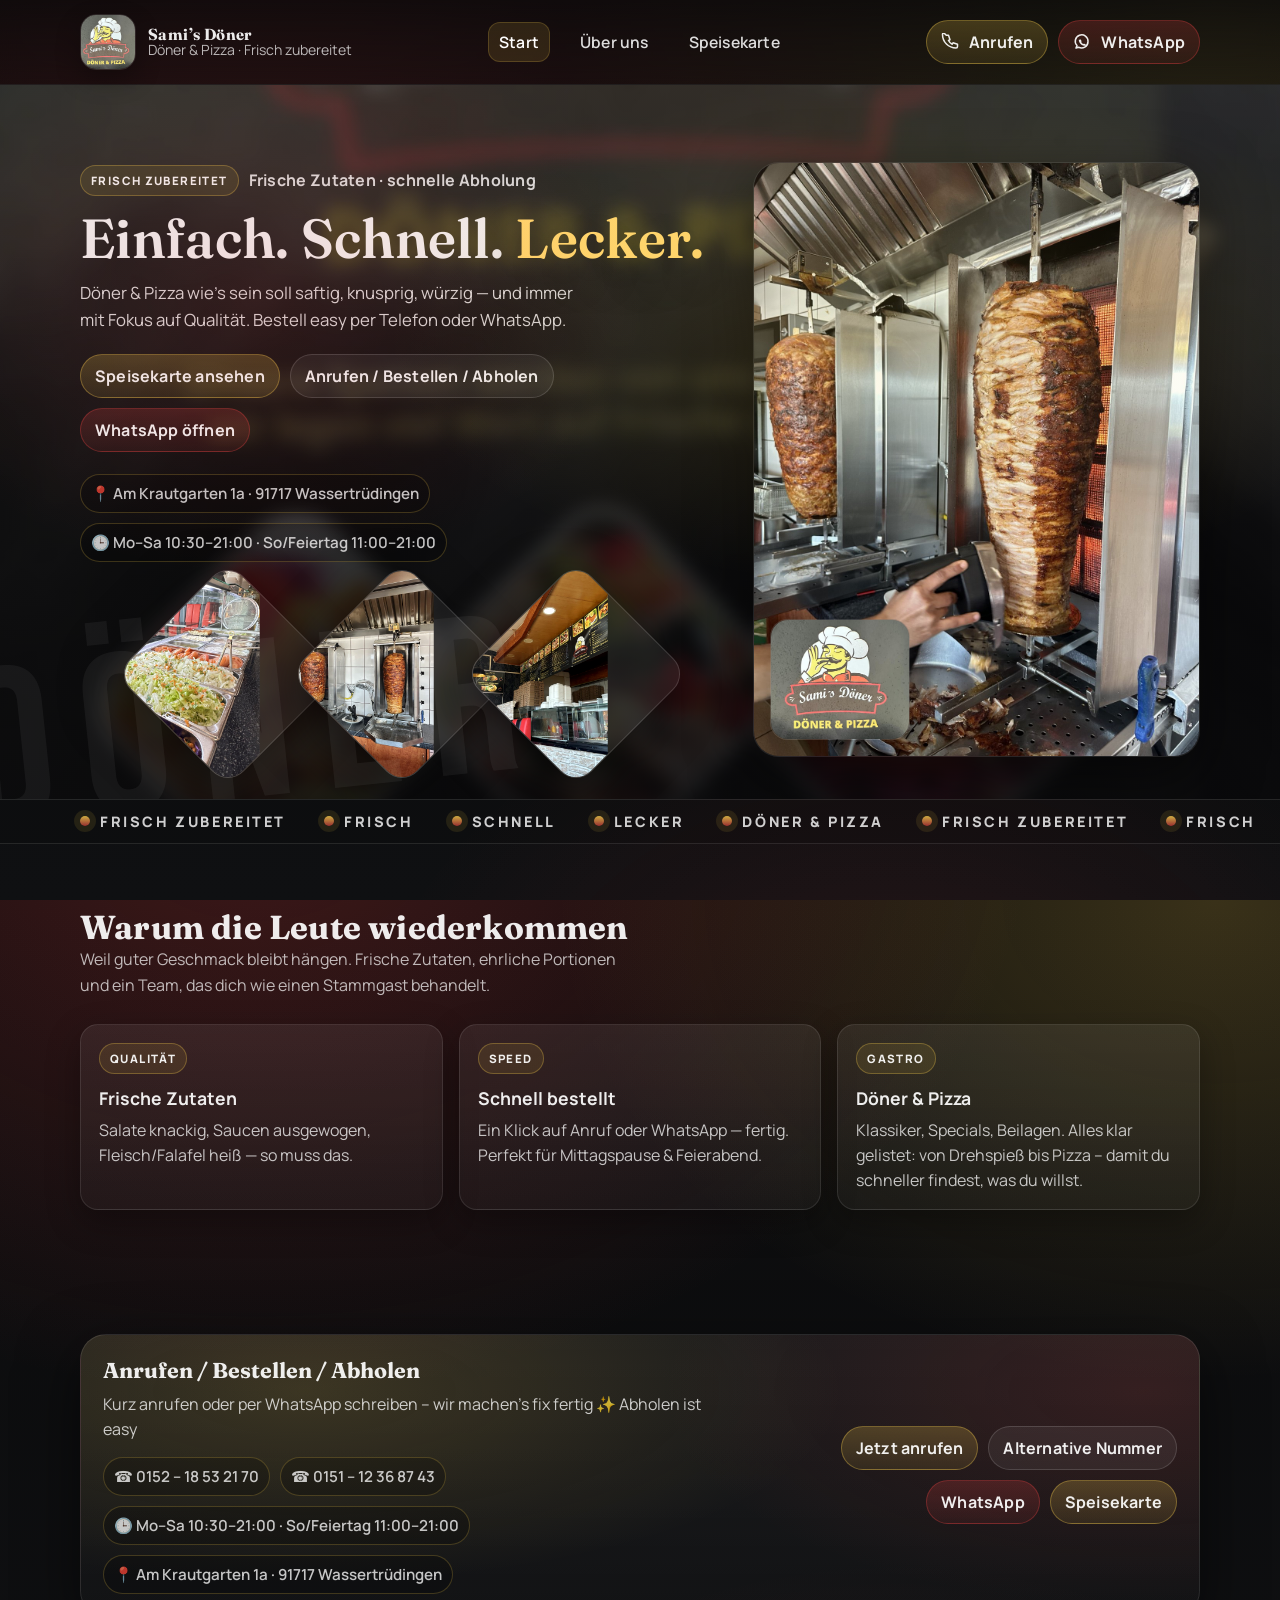
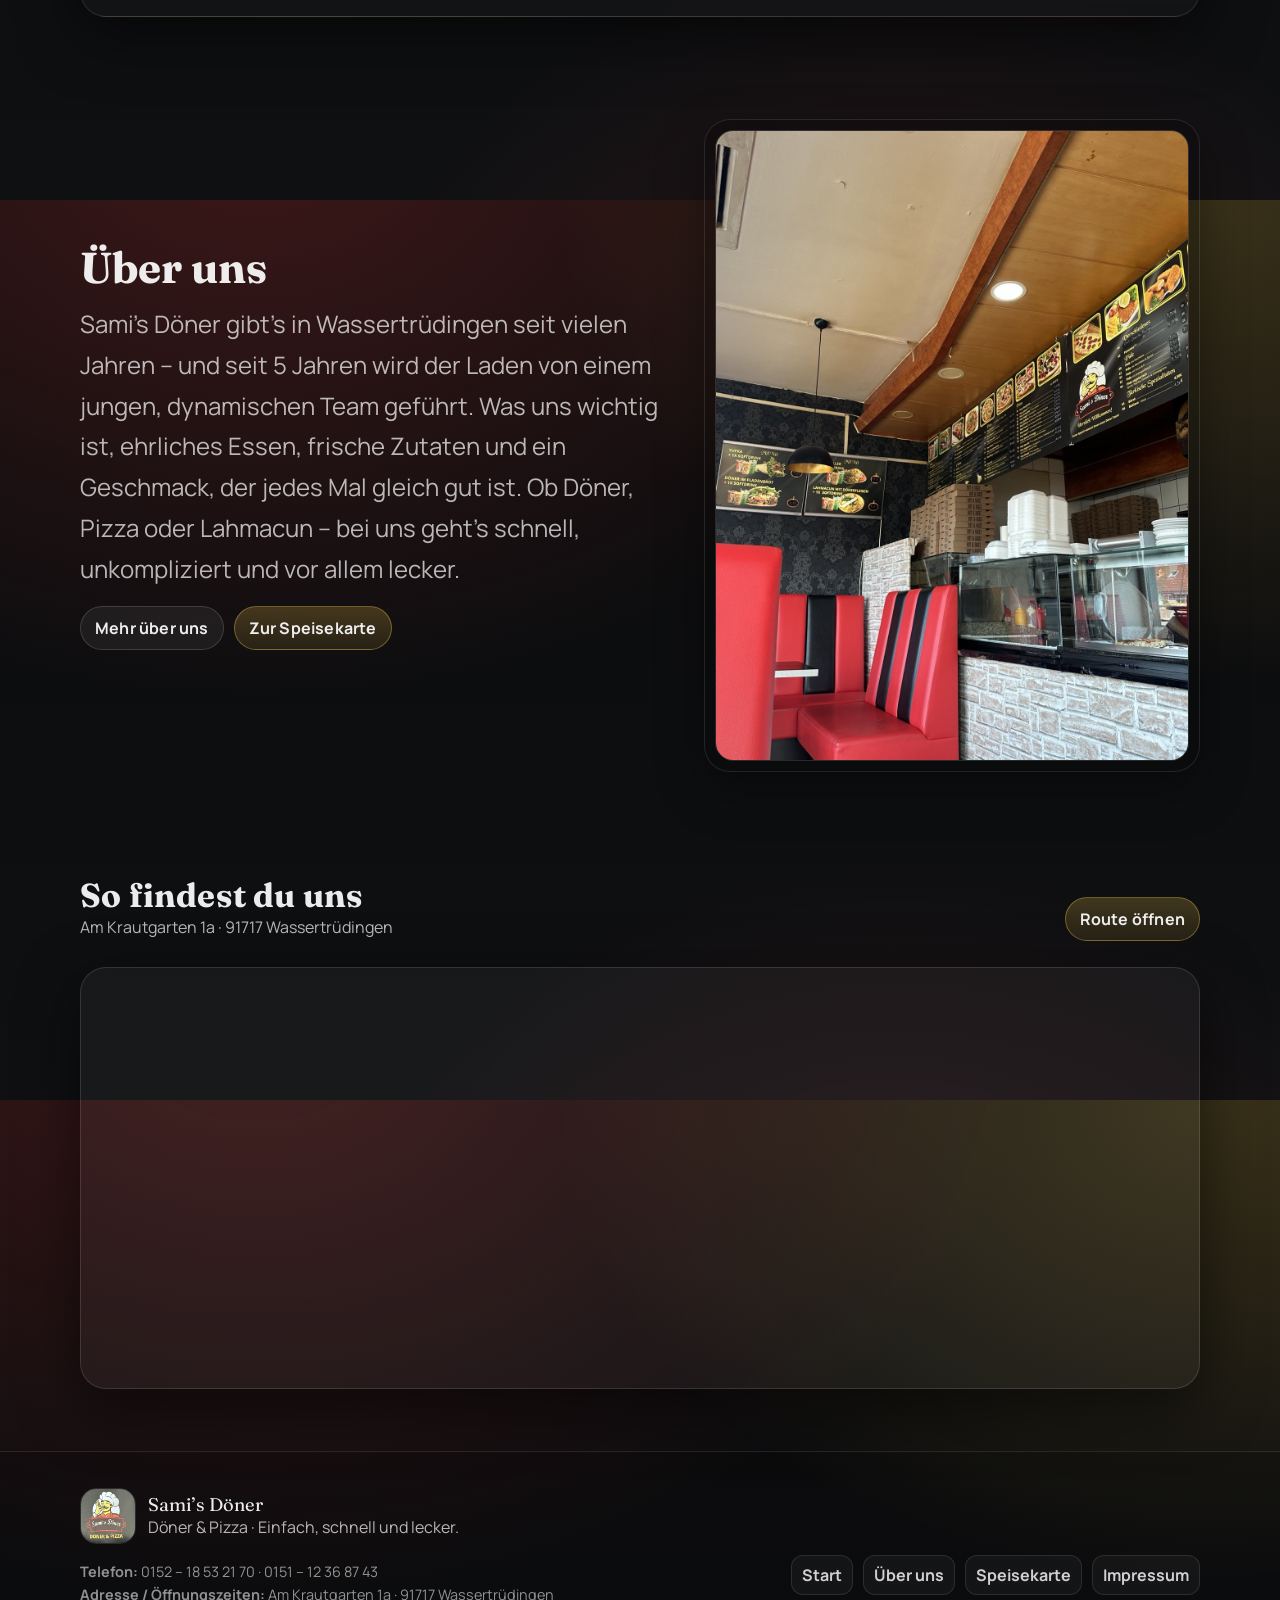
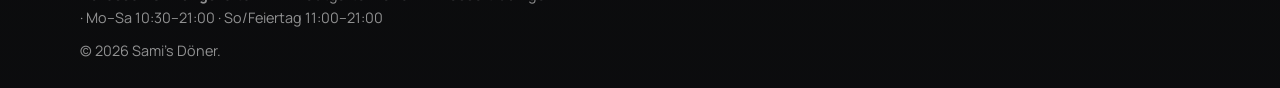
==== index.html @ f516ffdb "Add files via upload" ====
<!doctype html>
<html lang="de">
<head>
  <meta charset="utf-8" />
  <meta name="viewport" content="width=device-width, initial-scale=1" />
  <title>Sami’s Döner — Döner & Pizza | Frisch zubereitet, frisch, schnell</title>
  <meta name="description" content="Sami’s Döner & Pizza — hausgemacht, frisch und schnell. Anrufen, bestellen, abholen. Speisekarte online." />
  <meta name="theme-color" content="#0b0b0c" />
  <meta property="og:title" content="Sami’s Döner & Pizza | Frisch zubereitet, frisch, schnell" />
  <meta property="og:description" content="Sami’s Döner & Pizza — hausgemacht, frisch und schnell. Anrufen, bestellen, abholen. Speisekarte online." />
  <meta property="og:type" content="website" />
  <meta property="og:image" content="assets/img/flyer.jpg" />
  <link rel="preconnect" href="https://fonts.googleapis.com">
  <link rel="preconnect" href="https://fonts.gstatic.com" crossorigin>
  <link href="https://fonts.googleapis.com/css2?family=Bebas+Neue&family=Fraunces:opsz,wght@9..144,400..700&family=Manrope:wght@400..800&display=swap" rel="stylesheet">
  <link rel="stylesheet" href="assets/css/style.css" />
</head>
<body>

<header class="site-header">
  <a class="skiplink" href="#main">Zum Inhalt springen</a>
  <div class="container header-inner">
    <a class="brand" href="./">
      <img src="assets/img/logo.jpg" alt="Sami’s Döner Logo">
      <div class="name">
        <strong>Sami’s Döner</strong>
        <span>Döner &amp; Pizza · Frisch zubereitet</span>
      </div>
    </a>

    <nav class="nav" aria-label="Hauptnavigation">
      <a href="./" aria-current="page">Start</a>
      <a href="about/">Über uns</a>
      <a href="speisekarte/">Speisekarte</a>
    </nav>

    <div class="header-cta">
      <a class="btn btn--gold" href="tel:+4915218532170" title="Anrufen: 0152 18 53 21 70">
        <svg class="icon" viewBox="0 0 24 24" fill="none" aria-hidden="true"><path d="M7 3h3l2 6-2 1c1 2 3 4 5 5l1-2 6 2v3c0 1-1 2-2 2-10 0-18-8-18-18 0-1 1-2 2-2z" stroke="currentColor" stroke-width="2" stroke-linecap="round" stroke-linejoin="round"/></svg>
        Anrufen
      </a>
      <a class="btn btn--red" href="https://wa.me/4915218532170" target="_blank" rel="noopener" title="WhatsApp öffnen">
        <svg class="icon" viewBox="0 0 24 24" fill="none" aria-hidden="true"><path d="M20 11.5a8.5 8.5 0 0 1-12.6 7.4L4 20l1.3-3.2A8.5 8.5 0 1 1 20 11.5z" stroke="currentColor" stroke-width="2" stroke-linecap="round" stroke-linejoin="round"/><path d="M8.6 9.2c.2-.5.5-.6.8-.6h.6c.2 0 .4.1.5.3l.8 1.7c.1.2.1.5 0 .7l-.4.7c.6 1.1 1.6 2.1 2.7 2.7l.7-.4c.2-.1.5-.1.7 0l1.7.8c.2.1.3.3.3.5v.6c0 .3-.1.6-.6.8-.6.2-1.6.2-3-.3-2.4-.9-4.3-2.8-5.2-5.2-.5-1.4-.5-2.4-.3-3z" fill="currentColor"/></svg>
        WhatsApp
      </a>
    </div>

    <button id="burger" class="burger" aria-label="Menü öffnen" aria-expanded="false" aria-controls="mobilePanel">
      <svg class="icon" viewBox="0 0 24 24" fill="none" aria-hidden="true">
        <path d="M4 7h16M4 12h16M4 17h16" stroke="currentColor" stroke-width="2" stroke-linecap="round"/>
      </svg>
    </button>
  </div>

  <div id="mobilePanel" class="mobile-panel" role="dialog" aria-label="Mobile Navigation">
    <a href="">Start <span>→</span></a>
    <a href="about/">Über uns <span>→</span></a>
    <a href="speisekarte/">Speisekarte <span>→</span></a>
    <div class="actions">
      <a class="btn btn--gold" href="tel:+4915218532170">Anrufen</a>
      <a class="btn btn--red" href="https://wa.me/4915218532170" target="_blank" rel="noopener">WhatsApp</a>
    </div>
  </div>
</header>


<main id="main">
  <section class="hero">
    <div class="container hero-grid">
      <div class="reveal">
        <div class="hero-kicker">
          <span class="badge">Frisch zubereitet</span>
          <span>Frische Zutaten · schnelle Abholung</span>
        </div>

        <h1>Einfach. Schnell. <span class="accent">Lecker.</span></h1>
        <p>
          Döner &amp; Pizza wie’s sein soll saftig, knusprig, würzig — und immer mit Fokus auf Qualität.
          Bestell easy per Telefon oder WhatsApp.
        </p>

        <div class="hero-actions">
          <a class="btn btn--gold" href="speisekarte/">Speisekarte ansehen</a>
          <a class="btn" href="#bestellen">Anrufen / Bestellen / Abholen</a>
          <a class="btn btn--red" href="https://wa.me/4915218532170" target="_blank" rel="noopener">WhatsApp öffnen</a>
        </div>

        <div class="hero-meta">
  <span class="pill">📍 Am Krautgarten 1a · 91717 Wassertrüdingen</span>
  <span class="pill">🕒 Mo–Sa 10:30–21:00 · So/Feiertag 11:00–21:00</span>
</div>

        <div class="diamonds" aria-label="Eindrücke aus der Küche">
          <div class="diamond" title="Döner Teller"><img src="assets/img/photos/diamond-salat.jpg" alt="Döner Teller"></div>
          <div class="diamond" title="Pizza / Topping"><img src="assets/img/photos/diamond-spiesse.jpg" alt="Pizza mit Toppings"></div>
          <div class="diamond" title="Döner im Brot"><img src="assets/img/photos/diamond-interior.jpg" alt="Döner im Fladenbrot"></div>
        </div>
      </div>

        <div class="hero-media reveal">
    <img src="assets/img/photos/hero-doner.jpg" alt="Frisch geschnittener Döner am Spieß">
    <div class="hero-media__badge">
      <img src="assets/img/logo.jpg" alt="Sami’s Döner Logo" loading="lazy">
    </div>
  </div>
</div>

<div class="big-ghost" aria-hidden="true">DÖNER</div>
  </section>

  <section class="marquee" aria-hidden="true">
    <div class="container">
      <div class="track">
        <span><i></i> Frisch zubereitet</span>
        <span><i></i> Frisch</span>
        <span><i></i> Schnell</span>
        <span><i></i> Lecker</span>
        <span><i></i> Döner &amp; Pizza</span>
      </div>
    </div>
  </section>

  <section class="section">
    <div class="container">
      <div class="section-title reveal">
        <div>
          <h2>Warum die Leute wiederkommen</h2>
          <p>Weil guter Geschmack bleibt hängen. Frische Zutaten, ehrliche Portionen und ein Team, das dich wie einen Stammgast behandelt.</p>
        </div>
      </div>

      <div class="grid-3">
        <article class="card reveal">
          <div class="card-inner">
            <span class="badge">Qualität</span>
            <h3 style="margin-top:12px">Frische Zutaten</h3>
            <p>Salate knackig, Saucen ausgewogen, Fleisch/Falafel heiß — so muss das.</p>
          </div>
        </article>

        <article class="card reveal">
          <div class="card-inner">
            <span class="badge">Speed</span>
            <h3 style="margin-top:12px">Schnell bestellt</h3>
            <p>Ein Klick auf Anruf oder WhatsApp — fertig. Perfekt für Mittagspause &amp; Feierabend.</p>
          </div>
        </article>

        <article class="card reveal">
          <div class="card-inner">
            <span class="badge">Gastro</span>
            <h3 style="margin-top:12px">Döner &amp; Pizza</h3>
            <p>Klassiker, Specials, Beilagen. Alles klar gelistet: von Drehspieß bis Pizza – damit du schneller findest, was du willst.</p>
          </div>
        </article>
      </div>
    </div>
  </section>

  <section class="section" id="bestellen">
    <div class="container">
      <div class="cta-band reveal">
        <div>
          <h3>Anrufen / Bestellen / Abholen</h3>
<p>
  Kurz anrufen oder per WhatsApp schreiben – wir machen’s fix fertig ✨
  Abholen ist easy
</p>
<div class="hero-meta" style="margin-top:14px">
            <span class="pill">☎️ 0152&nbsp;–&nbsp;18&nbsp;53&nbsp;21&nbsp;70</span>
            <span class="pill">☎️ 0151&nbsp;–&nbsp;12&nbsp;36&nbsp;87&nbsp;43</span>
            <span class="pill">🕒 Mo–Sa 10:30–21:00 · So/Feiertag 11:00–21:00</span>
            <span class="pill">📍 Am Krautgarten 1a · 91717 Wassertrüdingen</span>
          </div>
        </div>
        <div class="actions">
          <a class="btn btn--gold" href="tel:+4915218532170">Jetzt anrufen</a>
          <a class="btn" href="tel:+4915112368743">Alternative Nummer</a>
          <a class="btn btn--red" href="https://wa.me/4915218532170" target="_blank" rel="noopener">WhatsApp</a>
          <a class="btn btn--gold" href="speisekarte/">Speisekarte</a>
        </div>
      </div>
    </div>
  </section>

  <section class="section" style="padding-top:40px">
    <div class="container">
      <div class="split">
        <div class="reveal">
          <h2 style="font-family:'Fraunces',serif;margin:0 0 10px;font-size:calc(var(--h2) * 1.3)"> Über uns</h2>
          <p class="muted" style="line-height:1.7;margin:0;font-size:1.5em">
          Sami’s Döner gibt’s in Wassertrüdingen seit vielen Jahren – und seit 5 Jahren wird der Laden von einem jungen, dynamischen Team geführt. Was uns wichtig ist, ehrliches Essen, frische Zutaten und ein Geschmack, der jedes Mal gleich gut ist. Ob Döner, Pizza oder Lahmacun – bei uns geht’s schnell, unkompliziert und vor allem lecker.
          </p>
          <div style="margin-top:16px;display:flex;gap:10px;flex-wrap:wrap">
            <a class="btn" href="about/">Mehr über uns</a>
            <a class="btn btn--gold" href="speisekarte/">Zur Speisekarte</a>
          </div>
        </div>
        <aside class="note note--image reveal" aria-label="Innenbereich">
          <img class="note__img" src="assets/img/photos/diamond-interior.jpg" alt="Innenbereich von Sami’s Döner">
        </aside>
      </div>
    </div>
  </section>

  <section class="section" id="maps" style="padding-top:40px">
    <div class="container">
      <div class="section-title reveal">
        <div>
          <h2>So findest du uns</h2>
          <p>Am Krautgarten 1a · 91717 Wassertrüdingen <span class="muted"></span></p>
        </div>
        <div style="display:flex; gap:10px; flex-wrap:wrap">
          <a class="btn btn--gold" href="https://www.google.com/maps?q=Am+Krautgarten+1a+91717+Wassertr%C3%BCdingen" target="_blank" rel="noopener">Route öffnen</a>
        </div>
      </div>
      <div class="map-embed reveal" aria-label="Google Maps">
        <iframe loading="lazy" referrerpolicy="no-referrer-when-downgrade"
          src="https://www.google.com/maps?q=Am+Krautgarten+1a+91717+Wassertr%C3%BCdingen&amp;output=embed"
          title="Google Maps — Sami’s Döner"></iframe>
      </div>
    </div>
  </section>

</main>

<footer>
  <div class="container footer-grid">
    <div>
      <div class="footer-brand">
        <img src="assets/img/logo.jpg" alt="" aria-hidden="true">
        <div>
          <div style="font-family:'Fraunces',serif;font-size:1.15rem">Sami’s Döner</div>
          <div class="muted">Döner &amp; Pizza · Einfach, schnell und lecker.</div>
        </div>
      </div>
      <div class="smallprint">
        <div><b>Telefon:</b> <a href="tel:+4915218532170">0152&nbsp;–&nbsp;18&nbsp;53&nbsp;21&nbsp;70</a> · <a href="tel:+4915112368743">0151&nbsp;–&nbsp;12&nbsp;36&nbsp;87&nbsp;43</a></div>
        <div><b>Adresse / Öffnungszeiten:</b> Am Krautgarten 1a · 91717 Wassertrüdingen<br> · Mo–Sa 10:30–21:00 · So/Feiertag 11:00–21:00</div>
        <div style="margin-top:10px">© 2026 Sami’s Döner.</div>
      </div>
    </div>
    <div class="footer-nav" aria-label="Footer Navigation">
      <a href="/">Start</a>
      <a href="/about/">Über uns</a>
      <a href="/speisekarte/">Speisekarte</a>
      <a href="/impressum/">Impressum</a>
    </div>
  </div>
</footer>

<script src="assets/js/main.js" defer></script>
</body>
</html>
---- assets/css/style.css ----
/* Sami's Döner – One-page vibe across 3 pages
   ----------------------------------------------------------- */
:root{
  --bg: #0b0b0c;
  --bg2:#0f1012;
  --surface: rgba(255,255,255,.06);
  --surface2: rgba(255,255,255,.10);
  --stroke: rgba(255,255,255,.14);
  --text: rgba(255,255,255,.92);
  --muted: rgba(255,255,255,.70);
  --gold: #f1c84b;
  --gold2:#ffd56d;
  --red: #c63b3b;
  --red2:#ff4a4a;
  --shadow: 0 18px 60px rgba(0,0,0,.55);
  --radius: 18px;
  --radius2: 26px;
  --max: 1120px;
  --pad: 20px;

  --h1: clamp(2.4rem, 4.3vw, 4.35rem);
  --h2: clamp(1.6rem, 2.6vw, 2.3rem);
  --h3: 1.15rem;
}

/* Base */
*{box-sizing:border-box}
html,body{height:100%}
html{scroll-behavior:smooth}
body{
  margin:0;
  font-family: "Manrope", system-ui, -apple-system, Segoe UI, Roboto, Arial, sans-serif;
  color:var(--text);
  background:
    radial-gradient(1200px 900px at 20% -10%, rgba(198,59,59,.28), transparent 65%),
    radial-gradient(1100px 800px at 95% 0%, rgba(241,200,75,.20), transparent 60%),
    radial-gradient(900px 700px at 70% 120%, rgba(255,74,74,.10), transparent 60%),
    linear-gradient(180deg, var(--bg), var(--bg2));
  overflow-x:hidden;
}
a{color:inherit; text-decoration:none}
img{max-width:100%; display:block}
button{font-family:inherit}
::selection{background: rgba(241,200,75,.35)}
.muted{color:var(--muted)}
.container{width:min(var(--max), 100% - 2*var(--pad)); margin-inline:auto}
.skiplink{
  position:absolute; left:-999px; top:auto;
  width:1px;height:1px; overflow:hidden
}
.skiplink:focus{left:16px; top:16px; width:auto; height:auto; padding:10px 12px; background:#111; border:1px solid var(--stroke); border-radius:12px; z-index:9999}

/* Header */
.site-header{
  position:sticky; top:0; z-index:50;
  backdrop-filter: blur(10px);
  background: linear-gradient(180deg, rgba(9,9,10,.78), rgba(9,9,10,.40));
  border-bottom: 1px solid rgba(255,255,255,.08);
}

/* Ensure mobile panel never shows on desktop */
.mobile-panel{display:none}
.mobile-panel.open{display:none}
.header-inner{
  display:flex; align-items:center; justify-content:space-between;
  gap:14px; padding:14px 0;
}
.brand{
  display:flex; align-items:center; gap:12px;
  min-width: 230px;
}
.brand img{
  width:56px; height:56px; object-fit:cover;
  border-radius:16px;
  border:1px solid rgba(255,255,255,.10);
  box-shadow: 0 10px 24px rgba(0,0,0,.32);
}
.brand .name{
  display:flex; flex-direction:column; line-height:1.05;
}
.brand .name strong{
  font-family:"Fraunces", serif;
  font-variation-settings: "opsz" 72;
  letter-spacing:.4px;
}
.brand .name span{font-size:.88rem; color:var(--muted)}

.nav{
  display:flex; align-items:center; gap:20px;
}
.nav a{
  position:relative;
  font-weight:600;
  font-size:.98rem;
  letter-spacing:.2px;
  padding:8px 10px;
  border-radius:12px;
  color:rgba(255,255,255,.86);
}
.nav a:hover{background: rgba(255,255,255,.06)}
.nav a[aria-current="page"]{
  color: #fff;
  background: rgba(241,200,75,.12);
  border: 1px solid rgba(241,200,75,.20);
}
.header-cta{
  display:flex; align-items:center; gap:10px;
}
.btn{
  display:inline-flex; align-items:center; justify-content:center; gap:10px;
  padding:10px 14px;
  border-radius: 999px;
  border:1px solid rgba(255,255,255,.14);
  background: rgba(255,255,255,.06);
  color:rgba(255,255,255,.92);
  font-weight:700;
  letter-spacing:.2px;
  transition: transform .15s ease, background .15s ease, border-color .15s ease;
  cursor:pointer;
}
.btn:hover{transform: translateY(-1px); background: rgba(255,255,255,.09); border-color: rgba(255,255,255,.22)}
.btn:active{transform: translateY(0px)}
.btn--gold{
  background: linear-gradient(180deg, rgba(241,200,75,.22), rgba(241,200,75,.10));
  border-color: rgba(241,200,75,.35);
}
.btn--gold:hover{background: linear-gradient(180deg, rgba(241,200,75,.28), rgba(241,200,75,.12))}
.btn--red{
  background: linear-gradient(180deg, rgba(198,59,59,.25), rgba(198,59,59,.10));
  border-color: rgba(198,59,59,.40);
}
.pill{
  display:inline-flex; align-items:center; gap:8px;
  padding:8px 10px;
  border-radius:999px;
  border:1px solid rgba(255,255,255,.12);
  background: rgba(0,0,0,.22);
}
.icon{
  width:18px;height:18px; display:inline-block;
}

/* Mobile nav */
.burger{
  display:none;
  width:44px; height:44px;
  border-radius:14px;
  border:1px solid rgba(255,255,255,.14);
  background: rgba(255,255,255,.06);
  color:#fff;
}
.burger:focus-visible, .btn:focus-visible, .nav a:focus-visible{
  outline: 3px solid rgba(241,200,75,.35);
  outline-offset: 2px;
}

/* Hero */
.hero{
  position:relative;
  padding: clamp(44px, 6vw, 80px) 0 42px;
  overflow:hidden;
}
.hero::before{
  content:"";
  position:absolute; inset:-40px;
  background:
    linear-gradient(180deg, rgba(10,10,12,.40), rgba(10,10,12,.90)),
    url("../img/hero-bg.jpg");
  background-size:cover;
  background-position:center;
  filter: saturate(1.05);
  transform: scale(1.06);
}
.hero::after{
  content:"";
  position:absolute; inset:0;
  background:
    radial-gradient(850px 420px at 70% 35%, rgba(241,200,75,.14), transparent 60%),
    radial-gradient(650px 460px at 20% 30%, rgba(255,74,74,.12), transparent 60%);
  pointer-events:none;
}
.hero-grid{
  position:relative;
  display:grid;
  grid-template-columns: 1.18fr .82fr;
  gap: 30px;
  align-items:center;
}
.hero-kicker{
  display:inline-flex; align-items:center; gap:10px;
  color: rgba(255,255,255,.82);
  font-weight:700;
  letter-spacing:.3px;
  margin-bottom:14px;
}
.hero-kicker b{
  color:var(--gold2);
  font-family:"Fraunces", serif;
}
.hero h1{
  margin:0 0 14px;
  font-family:"Fraunces", serif;
  font-weight: 600;
  font-size: var(--h1);
  line-height:1.02;
  letter-spacing:.3px;
}
.hero h1 .accent{
  color: var(--gold2);
  text-shadow: 0 18px 40px rgba(0,0,0,.45);
}
.hero p{
  margin: 0 0 20px;
  color: rgba(255,255,255,.82);
  font-size: 1.05rem;
  line-height:1.6;
  max-width: 52ch;
}
.hero-actions{
  display:flex; flex-wrap:wrap; gap:10px;
  margin-bottom: 22px;
}
.hero-meta{
  display:flex; flex-wrap:wrap; gap:10px;
  color: rgba(255,255,255,.76);
  font-weight:600;
  font-size:.95rem;
}
.hero-meta .pill{border-color: rgba(241,200,75,.22)}
.hero-media{
  position:relative;
  justify-self:end;
  width: min(520px, 100%);
  border-radius: var(--radius2);
  border: 1px solid rgba(255,255,255,.10);
  background: rgba(0,0,0,.22);
  box-shadow: var(--shadow);
  overflow:hidden;
}
.hero-media > img{width:100%; height:auto; object-fit:cover}
.hero-media__badge{
  position:absolute; left:16px; bottom:16px;
  width: 140px;
  border-radius: 18px;
  overflow:hidden;
  background: rgba(0,0,0,.35);
  border:1px solid rgba(255,255,255,.16);
  box-shadow: var(--shadow);
}
.hero-media__badge img{width:100%; height:auto; display:block}


.big-ghost{
  position:absolute; left:-3vw; bottom:-5vw;
  font-family:"Bebas Neue", system-ui, sans-serif;
  font-size: clamp(5rem, 18vw, 14rem);
  letter-spacing: .12em;
  color: rgba(255,255,255,.05);
  transform: rotate(-6deg);
  pointer-events:none;
  user-select:none;
  white-space:nowrap;
}

/* Marquee */
.marquee{
  position:relative;
  border-block: 1px solid rgba(255,255,255,.10);
  background: rgba(0,0,0,.14);
  overflow:hidden;
}
.marquee .track{
  display:flex;
  gap: 38px;
  padding: 12px 0;
  width:max-content;
  animation: marquee 18s linear infinite;
}
.marquee span{
  display:inline-flex; align-items:center; gap:10px;
  font-weight:800;
  letter-spacing:.18em;
  text-transform:uppercase;
  color: rgba(255,255,255,.80);
  font-size:.9rem;
}
.marquee i{
  width:10px; height:10px; border-radius:999px;
  display:inline-block;
  background: linear-gradient(180deg, rgba(241,200,75,.85), rgba(198,59,59,.75));
  box-shadow: 0 0 0 6px rgba(241,200,75,.10);
}
@keyframes marquee{
  0%{transform:translateX(0)}
  100%{transform:translateX(-50%)}
}

/* Sections */
.section{
  padding: 62px 0;
  position:relative;
}
.section-title{
  display:flex; align-items:flex-end; justify-content:space-between;
  gap: 16px;
  margin-bottom: 26px;
}
.section-title h2{
  margin:0;
  font-size: var(--h2);
  font-family:"Fraunces", serif;
  letter-spacing:.2px;
}
.section-title p{margin:0; color:var(--muted); max-width:56ch; line-height:1.6}
.grid-3{display:grid; grid-template-columns: repeat(3, 1fr); gap:16px}
.card{
  border: 1px solid rgba(255,255,255,.10);
  background: linear-gradient(180deg, rgba(255,255,255,.07), rgba(255,255,255,.03));
  border-radius: var(--radius);
  box-shadow: 0 12px 34px rgba(0,0,0,.32);
  overflow:hidden;
}
.card-inner{padding:18px 18px 16px}
.card h3{margin:0 0 8px; font-size:1.1rem}
.card p{margin:0; color:rgba(255,255,255,.74); line-height:1.55}
.badge{
  display:inline-flex; align-items:center; gap:8px;
  padding:7px 10px;
  border-radius: 999px;
  border: 1px solid rgba(241,200,75,.30);
  background: rgba(241,200,75,.10);
  color: rgba(255,255,255,.92);
  font-weight:800;
  letter-spacing:.12em;
  font-size:.72rem;
  text-transform:uppercase;
}

/* Diamonds gallery (inspired by flyer) */
.diamonds{
  display:flex;
  gap: 14px;
  justify-content:center;
  margin-top: 22px;
  flex-wrap:wrap;
}

.hero-grid .diamonds{margin-top:32px}
.diamond{
  width: 160px; aspect-ratio: 1 / 1;
  border-radius: 22px;
  overflow:hidden;
  transform: rotate(45deg);
  border: 1px solid rgba(255,255,255,.14);
  box-shadow: 0 18px 50px rgba(0,0,0,.50);
  background: rgba(255,255,255,.06);
}
.diamond img{
  width: 145%;
  height: 145%;
  object-fit:cover;
  transform: rotate(-45deg) translate(-14%, -14%);
  filter: saturate(1.1) contrast(1.05);
}

/* CTA band */
.cta-band{
  border-radius: var(--radius2);
  border: 1px solid rgba(255,255,255,.10);
  background:
    radial-gradient(900px 320px at 20% 20%, rgba(241,200,75,.16), transparent 60%),
    radial-gradient(800px 360px at 95% 20%, rgba(198,59,59,.16), transparent 60%),
    linear-gradient(180deg, rgba(255,255,255,.06), rgba(255,255,255,.02));
  box-shadow: var(--shadow);
  padding: 22px;
  display:grid;
  grid-template-columns: 1.2fr .8fr;
  gap: 16px;
  align-items:center;
}
.cta-band h3{
  margin:0 0 8px;
  font-family:"Fraunces", serif;
  font-size: 1.35rem;
}
.cta-band p{margin:0; color:rgba(255,255,255,.76); line-height:1.6}
.cta-band .actions{display:flex; flex-wrap:wrap; gap:10px; justify-content:flex-end}

/* Menu */
.menu-wrap{
  display:grid;
  grid-template-columns: 260px 1fr;
  gap: 18px;
  align-items: start;
}
.menu-nav{
  position:sticky; top: 86px;
  border: 1px solid rgba(255,255,255,.10);
  border-radius: var(--radius);
  background: rgba(0,0,0,.18);
  padding: 14px;
}
.menu-nav h3{
  margin:0 0 10px;
  font-size: .95rem;
  color: rgba(255,255,255,.82);
  letter-spacing:.14em;
  text-transform:uppercase;
}
.menu-nav a{
  display:flex;
  align-items:center;
  justify-content:space-between;
  gap:10px;
  padding:10px 10px;
  border-radius: 14px;
  border:1px solid transparent;
  color: rgba(255,255,255,.80);
  font-weight:700;
}
.menu-nav a:hover{background: rgba(255,255,255,.06)}
.menu-nav a.active{
  background: rgba(241,200,75,.10);
  border-color: rgba(241,200,75,.22);
  color: #fff;
}
.menu-nav .count{
  font-size:.82rem;
  color: rgba(255,255,255,.68);
  padding: 4px 8px;
  border: 1px solid rgba(255,255,255,.14);
  border-radius:999px;
  background: rgba(0,0,0,.22);
}

.menu-content{
  display:grid;
  gap: 16px;
}
.menu-section{
  border: 1px solid rgba(255,255,255,.10);
  border-radius: var(--radius2);
  background: rgba(255,255,255,.04);
  box-shadow: 0 18px 50px rgba(0,0,0,.35);
  overflow:hidden;
}
.menu-section header{
  padding: 18px 18px 14px;
  background:
    radial-gradient(700px 240px at 20% 30%, rgba(241,200,75,.12), transparent 60%),
    radial-gradient(620px 260px at 90% 20%, rgba(198,59,59,.12), transparent 60%),
    linear-gradient(180deg, rgba(255,255,255,.06), rgba(255,255,255,.02));
  border-bottom: 1px solid rgba(255,255,255,.08);
}
.menu-section header h2{
  margin:0;
  font-family:"Fraunces", serif;
  font-size: 1.5rem;
}
.menu-section header p{margin:8px 0 0; color: rgba(255,255,255,.74); line-height:1.55; max-width:70ch}
.menu-list{
  padding: 8px 10px 12px;
  display:grid;
  gap: 6px;
}
.menu-item{
  display:grid;
  grid-template-columns: 1fr auto;
  gap: 14px;
  padding: 12px 12px;
  border-radius: 16px;
  border: 1px solid transparent;
}
.menu-item:hover{
  background: rgba(255,255,255,.05);
  border-color: rgba(255,255,255,.10);
}
.menu-item h4{
  margin:0;
  font-size: 1.02rem;
  letter-spacing:.2px;
}
.menu-item .desc{
  margin:6px 0 0;
  color: rgba(255,255,255,.72);
  line-height:1.5;
  font-size:.95rem;
}
.menu-item .meta{
  display:flex; gap:8px; flex-wrap:wrap;
  margin-top:10px;
}
.tag{
  font-size:.72rem;
  font-weight:800;
  letter-spacing:.12em;
  text-transform:uppercase;
  padding: 6px 9px;
  border-radius:999px;
  border: 1px solid rgba(255,255,255,.16);
  background: rgba(0,0,0,.20);
  color: rgba(255,255,255,.82);
}
.tag.hot{border-color: rgba(255,74,74,.40); background: rgba(255,74,74,.10)}
.tag.new{border-color: rgba(241,200,75,.40); background: rgba(241,200,75,.10)}
.price{
  font-family:"Fraunces", serif;
  font-weight:650;
  font-size: 1.2rem;
  color: var(--gold2);
  white-space:nowrap;
}

/* About timeline-ish */
.split{
  display:grid;
  grid-template-columns: 1.1fr .9fr;
  gap: 18px;
  align-items:center;
}
.note{
  border-radius: var(--radius2);
  border: 1px solid rgba(255,255,255,.10);
  background: rgba(0,0,0,.20);
  padding: 18px;
  box-shadow: 0 18px 48px rgba(0,0,0,.35);
}
.note h3{margin:0 0 10px; font-family:"Fraunces", serif}
.note ul{margin:0; padding-left: 18px; color: rgba(255,255,255,.76)}
.note li{margin:8px 0}

/* Note as image (Startseite: Ladenfoto statt Liste) */
.note--image{padding:10px}
.note--image .note__img{
  width:100%;
  height:auto;
  display:block;
  border-radius: calc(var(--radius2) - 8px);
  border: 1px solid rgba(255,255,255,.12);
}

/* Footer */
footer{
  padding: 36px 0 26px;
  border-top: 1px solid rgba(255,255,255,.10);
  background: rgba(0,0,0,.12);
}
.footer-grid{
  display:grid;
  grid-template-columns: 1.1fr .9fr;
  gap: 18px;
  align-items:center;
}
.footer-brand{
  display:flex; gap:12px; align-items:center;
}
.footer-brand img{
  width:56px;height:56px;border-radius:16px; border:1px solid rgba(255,255,255,.12)
}
.footer-nav{
  display:flex; flex-wrap:wrap; gap:10px; justify-content:flex-end;
}
.footer-nav a{
  padding:8px 10px;
  border-radius: 12px;
  border:1px solid rgba(255,255,255,.10);
  background: rgba(255,255,255,.04);
  color: rgba(255,255,255,.80);
  font-weight:700;
}
.footer-nav a:hover{background: rgba(255,255,255,.07)}
.smallprint{
  margin-top: 16px;
  color: rgba(255,255,255,.55);
  font-size: .9rem;
  line-height:1.6;
}

/* Reveal */
.reveal{
  opacity:0;
  transform: translateY(14px);
  transition: opacity .55s ease, transform .55s ease;
}
.reveal.is-in{
  opacity:1;
  transform: translateY(0px);
}

/* Responsive */
/* Map embed */
.map-embed{
  margin-top: 18px;
  border-radius: var(--radius2);
  overflow:hidden;
  border:1px solid rgba(255,255,255,.12);
  background: rgba(255,255,255,.04);
  box-shadow: var(--shadow);
}
.map-embed iframe{
  width:100%;
  height: 420px;
  border:0;
  display:block;
}

@media (max-width: 980px){
  .hero-grid{grid-template-columns:1fr; gap:18px}
  .hero-media{justify-self:start; width:min(620px, 100%)}
  .big-ghost{left:-10vw}
  .grid-3{grid-template-columns:1fr; gap:12px}
  .cta-band{grid-template-columns:1fr}
  .cta-band .actions{justify-content:flex-start}
  .menu-wrap{grid-template-columns:1fr}
  .menu-nav{position:relative; top:auto}
  .split{grid-template-columns:1fr}
}
@media (max-width: 720px){
  .brand{min-width:auto}
  .nav, .header-cta{display:none}
  .burger{display:inline-flex; align-items:center; justify-content:center}
  .mobile-panel{
    display:none;
    position:fixed;
    inset: 70px 12px 12px;
    border-radius: 22px;
    background: rgba(10,10,12,.92);
    border:1px solid rgba(255,255,255,.12);
    backdrop-filter: blur(10px);
    box-shadow: 0 28px 90px rgba(0,0,0,.60);
    padding: 14px;
    z-index: 60;
  }
  .mobile-panel.open{display:block}
  .mobile-panel a{
    display:flex;
    align-items:center;
    justify-content:space-between;
    padding: 14px 12px;
    border-radius: 16px;
    border:1px solid rgba(255,255,255,.10);
    background: rgba(255,255,255,.04);
    margin-bottom: 10px;
    font-weight:800;
  }
  .mobile-panel .actions{display:flex; gap:10px; flex-wrap:wrap}
  .diamond{width: 132px}


  /* Mobile: header solid (not transparent) */
  .site-header{
    background: var(--bg);
    backdrop-filter: none;
  }

  /* Mobile: hero diamonds spacing */
  .hero-grid .diamonds{
    margin-top: 7px;
    margin-bottom: 7px;
    gap: 7px;
  }

}

/* Reduced motion */
@media (prefers-reduced-motion: reduce){
  html{scroll-behavior:auto}
  .reveal{opacity:1; transform:none}
  .marquee .track{animation:none}
  .btn{transition:none}
}

.menu-gallery{display:grid; gap:14px; grid-template-columns:repeat(3,minmax(0,1fr));}
.menu-gallery a{border-radius:18px; overflow:hidden; border:1px solid rgba(255,255,255,.12); background:rgba(0,0,0,.20); box-shadow:var(--shadow);}
.menu-gallery img{width:100%; height:260px; object-fit:cover; display:block}
@media (max-width:900px){.menu-gallery{grid-template-columns:1fr;}.menu-gallery img{height:320px}}


/* Fix: Speisekarte Kategorien oben + sticky */
.menu-wrap{align-items:start}
.menu-nav{align-self:start;margin-top:0}



}






/* Mobile tweak: Startseite Diamonds Abstand */
@media (max-width: 900px){
  .diamonds{ margin-top: 20px !important; margin-bottom: 11px !important; }
}
@media (max-width: 820px){
  .diamonds{ margin-top: 20px !important; margin-bottom: 11px !important; }
}
@media (max-width: 768px){
  .diamonds{ margin-top: 20px !important; margin-bottom: 11px !important; }
}
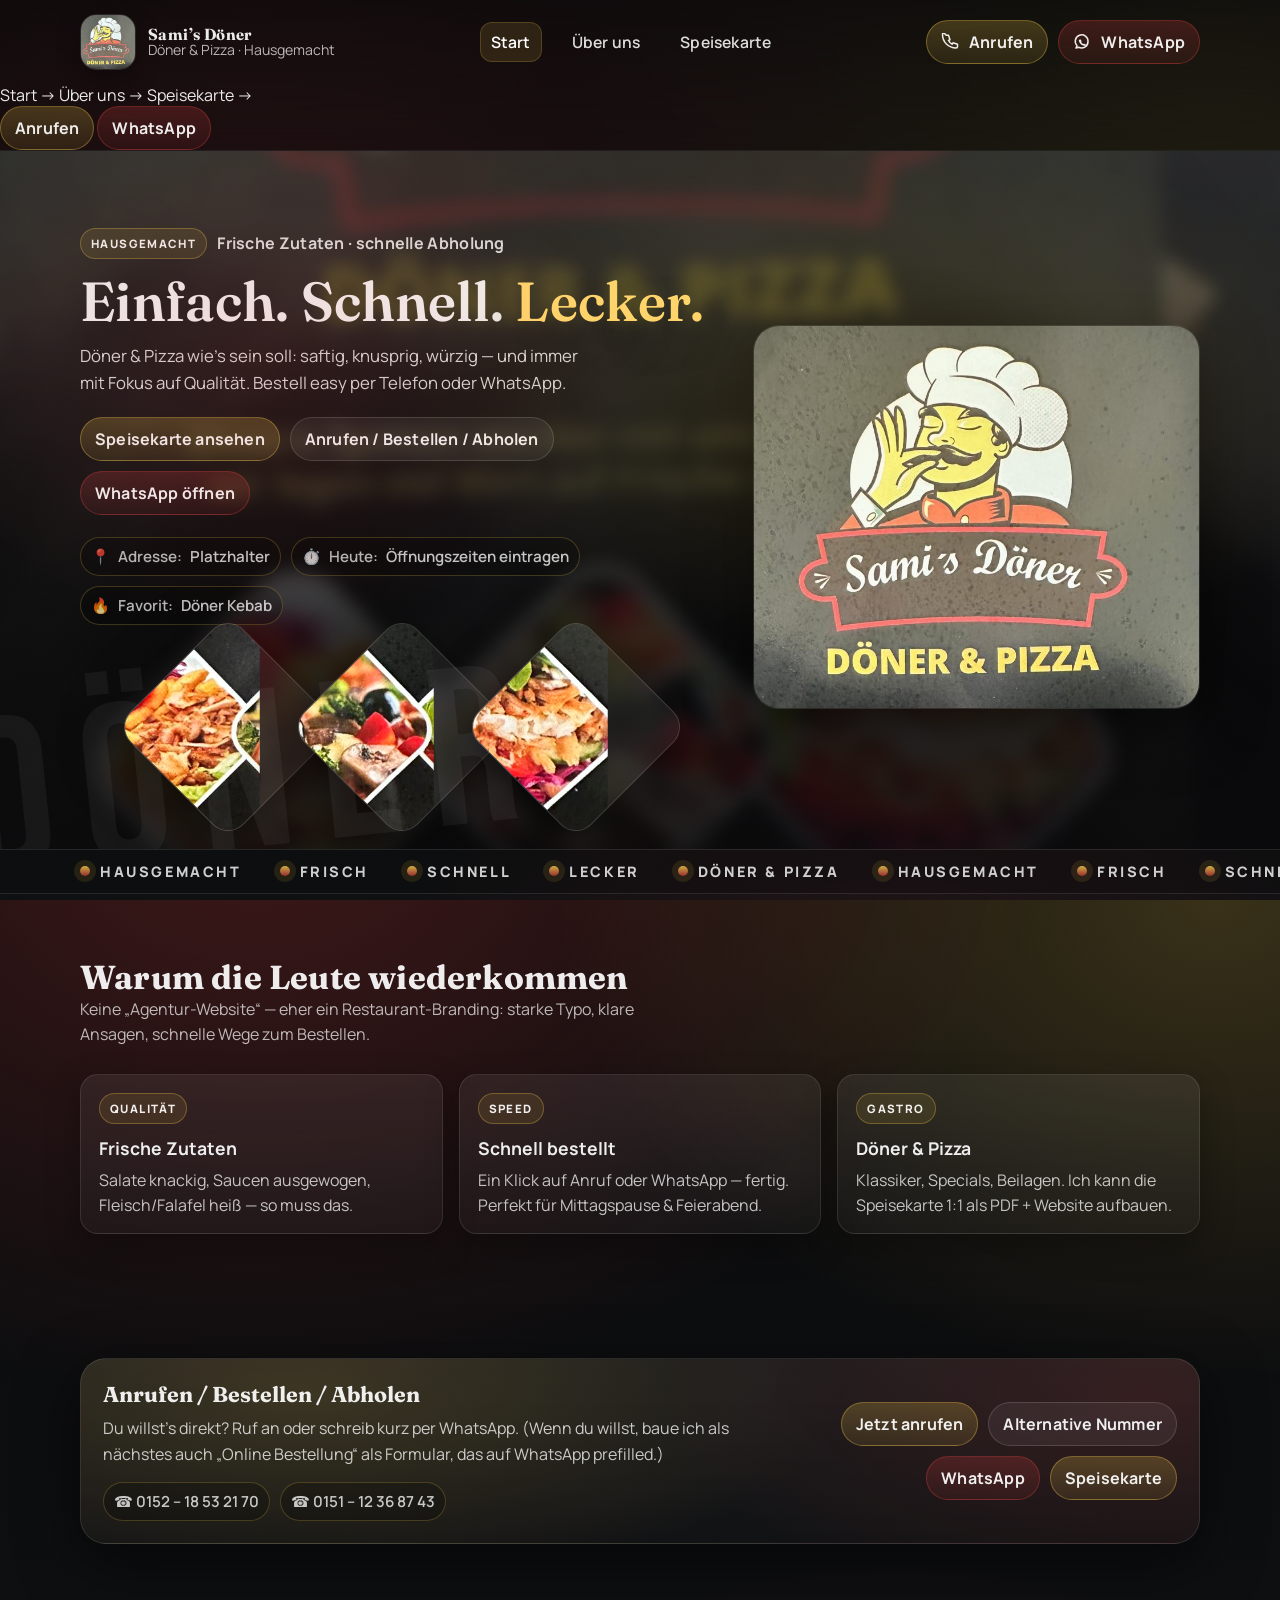
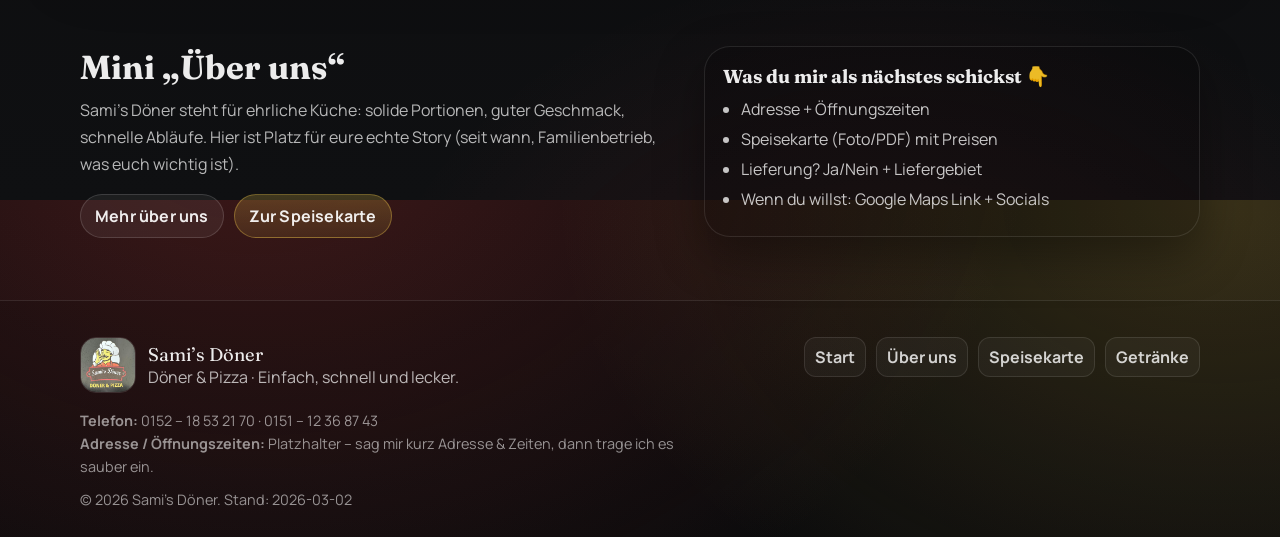
==== commit 171fa73a: "Add files via upload" ====
--- a/index.html
+++ b/index.html
@@ -3,35 +3,35 @@
 <head>
   <meta charset="utf-8" />
   <meta name="viewport" content="width=device-width, initial-scale=1" />
-  <title>Sami’s Döner — Döner & Pizza | Frisch zubereitet, frisch, schnell</title>
-  <meta name="description" content="Sami’s Döner & Pizza — hausgemacht, frisch und schnell. Anrufen, bestellen, abholen. Speisekarte online." />
+  <title>Sami’s Döner — Döner & Pizza | Hausgemacht, frisch, schnell</title>
+  <meta name="description" content="Sami’s Döner: Döner & Pizza — hausgemacht, frisch und schnell. Anrufen, bestellen, abholen. Speisekarte online." />
   <meta name="theme-color" content="#0b0b0c" />
-  <meta property="og:title" content="Sami’s Döner & Pizza | Frisch zubereitet, frisch, schnell" />
-  <meta property="og:description" content="Sami’s Döner & Pizza — hausgemacht, frisch und schnell. Anrufen, bestellen, abholen. Speisekarte online." />
+  <meta property="og:title" content="Sami’s Döner — Döner & Pizza | Hausgemacht, frisch, schnell" />
+  <meta property="og:description" content="Sami’s Döner: Döner & Pizza — hausgemacht, frisch und schnell. Anrufen, bestellen, abholen. Speisekarte online." />
   <meta property="og:type" content="website" />
   <meta property="og:image" content="assets/img/flyer.jpg" />
   <link rel="preconnect" href="https://fonts.googleapis.com">
   <link rel="preconnect" href="https://fonts.gstatic.com" crossorigin>
   <link href="https://fonts.googleapis.com/css2?family=Bebas+Neue&family=Fraunces:opsz,wght@9..144,400..700&family=Manrope:wght@400..800&display=swap" rel="stylesheet">
-  <link rel="stylesheet" href="assets/css/style.css" />
+  <link rel="stylesheet" href="./assets/css/style.css" />
 </head>
 <body>
 
 <header class="site-header">
   <a class="skiplink" href="#main">Zum Inhalt springen</a>
   <div class="container header-inner">
-    <a class="brand" href="./">
-      <img src="assets/img/logo.jpg" alt="Sami’s Döner Logo">
+    <a class="brand" href="">
+      <img src="./assets/img/logo.jpg" alt="Sami’s Döner Logo">
       <div class="name">
         <strong>Sami’s Döner</strong>
-        <span>Döner &amp; Pizza · Frisch zubereitet</span>
+        <span>Döner &amp; Pizza · Hausgemacht</span>
       </div>
     </a>
 
     <nav class="nav" aria-label="Hauptnavigation">
-      <a href="./" aria-current="page">Start</a>
-      <a href="about/">Über uns</a>
-      <a href="speisekarte/">Speisekarte</a>
+      <a href="" aria-current="page">Start</a>
+      <a href="./about/">Über uns</a>
+      <a href="./speisekarte/">Speisekarte</a>
     </nav>
 
     <div class="header-cta">
@@ -54,8 +54,8 @@
 
   <div id="mobilePanel" class="mobile-panel" role="dialog" aria-label="Mobile Navigation">
     <a href="">Start <span>→</span></a>
-    <a href="about/">Über uns <span>→</span></a>
-    <a href="speisekarte/">Speisekarte <span>→</span></a>
+    <a href="./about/">Über uns <span>→</span></a>
+    <a href="./speisekarte/">Speisekarte <span>→</span></a>
     <div class="actions">
       <a class="btn btn--gold" href="tel:+4915218532170">Anrufen</a>
       <a class="btn btn--red" href="https://wa.me/4915218532170" target="_blank" rel="noopener">WhatsApp</a>
@@ -69,49 +69,47 @@
     <div class="container hero-grid">
       <div class="reveal">
         <div class="hero-kicker">
-          <span class="badge">Frisch zubereitet</span>
+          <span class="badge">Hausgemacht</span>
           <span>Frische Zutaten · schnelle Abholung</span>
         </div>
 
         <h1>Einfach. Schnell. <span class="accent">Lecker.</span></h1>
         <p>
-          Döner &amp; Pizza wie’s sein soll saftig, knusprig, würzig — und immer mit Fokus auf Qualität.
+          Döner &amp; Pizza wie’s sein soll: saftig, knusprig, würzig — und immer mit Fokus auf Qualität.
           Bestell easy per Telefon oder WhatsApp.
         </p>
 
         <div class="hero-actions">
-          <a class="btn btn--gold" href="speisekarte/">Speisekarte ansehen</a>
+          <a class="btn btn--gold" href="./speisekarte/">Speisekarte ansehen</a>
           <a class="btn" href="#bestellen">Anrufen / Bestellen / Abholen</a>
           <a class="btn btn--red" href="https://wa.me/4915218532170" target="_blank" rel="noopener">WhatsApp öffnen</a>
         </div>
 
         <div class="hero-meta">
-  <span class="pill">📍 Am Krautgarten 1a · 91717 Wassertrüdingen</span>
-  <span class="pill">🕒 Mo–Sa 10:30–21:00 · So/Feiertag 11:00–21:00</span>
-</div>
+          <span class="pill">📍 <span class="muted">Adresse:</span> Platzhalter</span>
+          <span class="pill">⏱️ <span class="muted">Heute:</span> Öffnungszeiten eintragen</span>
+          <span class="pill">🔥 <span class="muted">Favorit:</span> Döner Kebab</span>
+        </div>
 
         <div class="diamonds" aria-label="Eindrücke aus der Küche">
-          <div class="diamond" title="Döner Teller"><img src="assets/img/photos/diamond-salat.jpg" alt="Döner Teller"></div>
-          <div class="diamond" title="Pizza / Topping"><img src="assets/img/photos/diamond-spiesse.jpg" alt="Pizza mit Toppings"></div>
-          <div class="diamond" title="Döner im Brot"><img src="assets/img/photos/diamond-interior.jpg" alt="Döner im Fladenbrot"></div>
-        </div>
-      </div>
-
-        <div class="hero-media reveal">
-    <img src="assets/img/photos/hero-doner.jpg" alt="Frisch geschnittener Döner am Spieß">
-    <div class="hero-media__badge">
-      <img src="assets/img/logo.jpg" alt="Sami’s Döner Logo" loading="lazy">
-    </div>
-  </div>
-</div>
-
-<div class="big-ghost" aria-hidden="true">DÖNER</div>
+          <div class="diamond" title="Döner Teller"><img src="./assets/img/diamond1.jpg" alt="Döner Teller"></div>
+          <div class="diamond" title="Pizza / Topping"><img src="./assets/img/diamond2.jpg" alt="Pizza mit Toppings"></div>
+          <div class="diamond" title="Döner im Brot"><img src="./assets/img/diamond3.jpg" alt="Döner im Fladenbrot"></div>
+        </div>
+      </div>
+
+      <div class="hero-logo reveal" aria-label="Logo Karte">
+        <img src="./assets/img/logo.jpg" alt="Sami’s Döner – Logo">
+      </div>
+    </div>
+
+    <div class="big-ghost" aria-hidden="true">DÖNER</div>
   </section>
 
   <section class="marquee" aria-hidden="true">
     <div class="container">
       <div class="track">
-        <span><i></i> Frisch zubereitet</span>
+        <span><i></i> Hausgemacht</span>
         <span><i></i> Frisch</span>
         <span><i></i> Schnell</span>
         <span><i></i> Lecker</span>
@@ -125,7 +123,7 @@
       <div class="section-title reveal">
         <div>
           <h2>Warum die Leute wiederkommen</h2>
-          <p>Weil guter Geschmack bleibt hängen. Frische Zutaten, ehrliche Portionen und ein Team, das dich wie einen Stammgast behandelt.</p>
+          <p>Keine „Agentur-Website“ — eher ein Restaurant-Branding: starke Typo, klare Ansagen, schnelle Wege zum Bestellen.</p>
         </div>
       </div>
 
@@ -150,7 +148,7 @@
           <div class="card-inner">
             <span class="badge">Gastro</span>
             <h3 style="margin-top:12px">Döner &amp; Pizza</h3>
-            <p>Klassiker, Specials, Beilagen. Alles klar gelistet: von Drehspieß bis Pizza – damit du schneller findest, was du willst.</p>
+            <p>Klassiker, Specials, Beilagen. Ich kann die Speisekarte 1:1 als PDF + Website aufbauen.</p>
           </div>
         </article>
       </div>
@@ -162,22 +160,20 @@
       <div class="cta-band reveal">
         <div>
           <h3>Anrufen / Bestellen / Abholen</h3>
-<p>
-  Kurz anrufen oder per WhatsApp schreiben – wir machen’s fix fertig ✨
-  Abholen ist easy
-</p>
-<div class="hero-meta" style="margin-top:14px">
+          <p>
+            Du willst’s direkt? Ruf an oder schreib kurz per WhatsApp.
+            (Wenn du willst, baue ich als nächstes auch „Online Bestellung“ als Formular, das auf WhatsApp prefilled.)
+          </p>
+          <div class="hero-meta" style="margin-top:14px">
             <span class="pill">☎️ 0152&nbsp;–&nbsp;18&nbsp;53&nbsp;21&nbsp;70</span>
             <span class="pill">☎️ 0151&nbsp;–&nbsp;12&nbsp;36&nbsp;87&nbsp;43</span>
-            <span class="pill">🕒 Mo–Sa 10:30–21:00 · So/Feiertag 11:00–21:00</span>
-            <span class="pill">📍 Am Krautgarten 1a · 91717 Wassertrüdingen</span>
           </div>
         </div>
         <div class="actions">
           <a class="btn btn--gold" href="tel:+4915218532170">Jetzt anrufen</a>
           <a class="btn" href="tel:+4915112368743">Alternative Nummer</a>
           <a class="btn btn--red" href="https://wa.me/4915218532170" target="_blank" rel="noopener">WhatsApp</a>
-          <a class="btn btn--gold" href="speisekarte/">Speisekarte</a>
+          <a class="btn btn--gold" href="./speisekarte/">Speisekarte</a>
         </div>
       </div>
     </div>
@@ -187,48 +183,35 @@
     <div class="container">
       <div class="split">
         <div class="reveal">
-          <h2 style="font-family:'Fraunces',serif;margin:0 0 10px;font-size:calc(var(--h2) * 1.3)"> Über uns</h2>
-          <p class="muted" style="line-height:1.7;margin:0;font-size:1.5em">
-          Sami’s Döner gibt’s in Wassertrüdingen seit vielen Jahren – und seit 5 Jahren wird der Laden von einem jungen, dynamischen Team geführt. Was uns wichtig ist, ehrliches Essen, frische Zutaten und ein Geschmack, der jedes Mal gleich gut ist. Ob Döner, Pizza oder Lahmacun – bei uns geht’s schnell, unkompliziert und vor allem lecker.
+          <h2 style="font-family:'Fraunces',serif;margin:0 0 10px;font-size:var(--h2)">Mini „Über uns“</h2>
+          <p class="muted" style="line-height:1.7;margin:0">
+            Sami’s Döner steht für ehrliche Küche: solide Portionen, guter Geschmack, schnelle Abläufe.
+            Hier ist Platz für eure echte Story (seit wann, Familienbetrieb, was euch wichtig ist).
           </p>
           <div style="margin-top:16px;display:flex;gap:10px;flex-wrap:wrap">
-            <a class="btn" href="about/">Mehr über uns</a>
-            <a class="btn btn--gold" href="speisekarte/">Zur Speisekarte</a>
-          </div>
-        </div>
-        <aside class="note note--image reveal" aria-label="Innenbereich">
-          <img class="note__img" src="assets/img/photos/diamond-interior.jpg" alt="Innenbereich von Sami’s Döner">
+            <a class="btn" href="./about/">Mehr über uns</a>
+            <a class="btn btn--gold" href="./speisekarte/">Zur Speisekarte</a>
+          </div>
+        </div>
+        <aside class="note reveal">
+          <h3>Was du mir als nächstes schickst 👇</h3>
+          <ul>
+            <li>Adresse + Öffnungszeiten</li>
+            <li>Speisekarte (Foto/PDF) mit Preisen</li>
+            <li>Lieferung? Ja/Nein + Liefergebiet</li>
+            <li>Wenn du willst: Google Maps Link + Socials</li>
+          </ul>
         </aside>
       </div>
     </div>
   </section>
-
-  <section class="section" id="maps" style="padding-top:40px">
-    <div class="container">
-      <div class="section-title reveal">
-        <div>
-          <h2>So findest du uns</h2>
-          <p>Am Krautgarten 1a · 91717 Wassertrüdingen <span class="muted"></span></p>
-        </div>
-        <div style="display:flex; gap:10px; flex-wrap:wrap">
-          <a class="btn btn--gold" href="https://www.google.com/maps?q=Am+Krautgarten+1a+91717+Wassertr%C3%BCdingen" target="_blank" rel="noopener">Route öffnen</a>
-        </div>
-      </div>
-      <div class="map-embed reveal" aria-label="Google Maps">
-        <iframe loading="lazy" referrerpolicy="no-referrer-when-downgrade"
-          src="https://www.google.com/maps?q=Am+Krautgarten+1a+91717+Wassertr%C3%BCdingen&amp;output=embed"
-          title="Google Maps — Sami’s Döner"></iframe>
-      </div>
-    </div>
-  </section>
-
 </main>
 
 <footer>
   <div class="container footer-grid">
     <div>
       <div class="footer-brand">
-        <img src="assets/img/logo.jpg" alt="" aria-hidden="true">
+        <img src="./assets/img/logo.jpg" alt="" aria-hidden="true">
         <div>
           <div style="font-family:'Fraunces',serif;font-size:1.15rem">Sami’s Döner</div>
           <div class="muted">Döner &amp; Pizza · Einfach, schnell und lecker.</div>
@@ -236,19 +219,19 @@
       </div>
       <div class="smallprint">
         <div><b>Telefon:</b> <a href="tel:+4915218532170">0152&nbsp;–&nbsp;18&nbsp;53&nbsp;21&nbsp;70</a> · <a href="tel:+4915112368743">0151&nbsp;–&nbsp;12&nbsp;36&nbsp;87&nbsp;43</a></div>
-        <div><b>Adresse / Öffnungszeiten:</b> Am Krautgarten 1a · 91717 Wassertrüdingen<br> · Mo–Sa 10:30–21:00 · So/Feiertag 11:00–21:00</div>
-        <div style="margin-top:10px">© 2026 Sami’s Döner.</div>
+        <div><b>Adresse / Öffnungszeiten:</b> Platzhalter – sag mir kurz Adresse &amp; Zeiten, dann trage ich es sauber ein.</div>
+        <div style="margin-top:10px">© 2026 Sami’s Döner. Stand: 2026-03-02</div>
       </div>
     </div>
     <div class="footer-nav" aria-label="Footer Navigation">
-      <a href="/">Start</a>
-      <a href="/about/">Über uns</a>
-      <a href="/speisekarte/">Speisekarte</a>
-      <a href="/impressum/">Impressum</a>
+      <a href="">Start</a>
+      <a href="./about/">Über uns</a>
+      <a href="./speisekarte/">Speisekarte</a>
+      <a href="speisekarte/#getraenke">Getränke</a>
     </div>
   </div>
 </footer>
 
-<script src="assets/js/main.js" defer></script>
+<script src="./assets/js/main.js" defer></script>
 </body>
 </html>
--- a/assets/css/style.css
+++ b/assets/css/style.css
@@ -57,10 +57,6 @@
   background: linear-gradient(180deg, rgba(9,9,10,.78), rgba(9,9,10,.40));
   border-bottom: 1px solid rgba(255,255,255,.08);
 }
-
-/* Ensure mobile panel never shows on desktop */
-.mobile-panel{display:none}
-.mobile-panel.open{display:none}
 .header-inner{
   display:flex; align-items:center; justify-content:space-between;
   gap:14px; padding:14px 0;
@@ -227,8 +223,7 @@
   font-size:.95rem;
 }
 .hero-meta .pill{border-color: rgba(241,200,75,.22)}
-.hero-media{
-  position:relative;
+.hero-logo{
   justify-self:end;
   width: min(520px, 100%);
   border-radius: var(--radius2);
@@ -237,18 +232,7 @@
   box-shadow: var(--shadow);
   overflow:hidden;
 }
-.hero-media > img{width:100%; height:auto; object-fit:cover}
-.hero-media__badge{
-  position:absolute; left:16px; bottom:16px;
-  width: 140px;
-  border-radius: 18px;
-  overflow:hidden;
-  background: rgba(0,0,0,.35);
-  border:1px solid rgba(255,255,255,.16);
-  box-shadow: var(--shadow);
-}
-.hero-media__badge img{width:100%; height:auto; display:block}
-
+.hero-logo img{width:100%; height:auto; object-fit:cover}
 
 .big-ghost{
   position:absolute; left:-3vw; bottom:-5vw;
@@ -344,8 +328,6 @@
   margin-top: 22px;
   flex-wrap:wrap;
 }
-
-.hero-grid .diamonds{margin-top:32px}
 .diamond{
   width: 160px; aspect-ratio: 1 / 1;
   border-radius: 22px;
@@ -391,7 +373,7 @@
   display:grid;
   grid-template-columns: 260px 1fr;
   gap: 18px;
-  align-items: start;
+  align-items:start;
 }
 .menu-nav{
   position:sticky; top: 86px;
@@ -516,7 +498,7 @@
   display:grid;
   grid-template-columns: 1.1fr .9fr;
   gap: 18px;
-  align-items:center;
+  align-items:start;
 }
 .note{
   border-radius: var(--radius2);
@@ -529,16 +511,6 @@
 .note ul{margin:0; padding-left: 18px; color: rgba(255,255,255,.76)}
 .note li{margin:8px 0}
 
-/* Note as image (Startseite: Ladenfoto statt Liste) */
-.note--image{padding:10px}
-.note--image .note__img{
-  width:100%;
-  height:auto;
-  display:block;
-  border-radius: calc(var(--radius2) - 8px);
-  border: 1px solid rgba(255,255,255,.12);
-}
-
 /* Footer */
 footer{
   padding: 36px 0 26px;
@@ -549,7 +521,7 @@
   display:grid;
   grid-template-columns: 1.1fr .9fr;
   gap: 18px;
-  align-items:center;
+  align-items:start;
 }
 .footer-brand{
   display:flex; gap:12px; align-items:center;
@@ -588,25 +560,9 @@
 }
 
 /* Responsive */
-/* Map embed */
-.map-embed{
-  margin-top: 18px;
-  border-radius: var(--radius2);
-  overflow:hidden;
-  border:1px solid rgba(255,255,255,.12);
-  background: rgba(255,255,255,.04);
-  box-shadow: var(--shadow);
-}
-.map-embed iframe{
-  width:100%;
-  height: 420px;
-  border:0;
-  display:block;
-}
-
 @media (max-width: 980px){
   .hero-grid{grid-template-columns:1fr; gap:18px}
-  .hero-media{justify-self:start; width:min(620px, 100%)}
+  .hero-logo{justify-self:start; width:min(620px, 100%)}
   .big-ghost{left:-10vw}
   .grid-3{grid-template-columns:1fr; gap:12px}
   .cta-band{grid-template-columns:1fr}
@@ -645,21 +601,6 @@
   }
   .mobile-panel .actions{display:flex; gap:10px; flex-wrap:wrap}
   .diamond{width: 132px}
-
-
-  /* Mobile: header solid (not transparent) */
-  .site-header{
-    background: var(--bg);
-    backdrop-filter: none;
-  }
-
-  /* Mobile: hero diamonds spacing */
-  .hero-grid .diamonds{
-    margin-top: 7px;
-    margin-bottom: 7px;
-    gap: 7px;
-  }
-
 }
 
 /* Reduced motion */
@@ -669,33 +610,3 @@
   .marquee .track{animation:none}
   .btn{transition:none}
 }
-
-.menu-gallery{display:grid; gap:14px; grid-template-columns:repeat(3,minmax(0,1fr));}
-.menu-gallery a{border-radius:18px; overflow:hidden; border:1px solid rgba(255,255,255,.12); background:rgba(0,0,0,.20); box-shadow:var(--shadow);}
-.menu-gallery img{width:100%; height:260px; object-fit:cover; display:block}
-@media (max-width:900px){.menu-gallery{grid-template-columns:1fr;}.menu-gallery img{height:320px}}
-
-
-/* Fix: Speisekarte Kategorien oben + sticky */
-.menu-wrap{align-items:start}
-.menu-nav{align-self:start;margin-top:0}
-
-
-
-}
-
-
-
-
-
-
-/* Mobile tweak: Startseite Diamonds Abstand */
-@media (max-width: 900px){
-  .diamonds{ margin-top: 20px !important; margin-bottom: 11px !important; }
-}
-@media (max-width: 820px){
-  .diamonds{ margin-top: 20px !important; margin-bottom: 11px !important; }
-}
-@media (max-width: 768px){
-  .diamonds{ margin-top: 20px !important; margin-bottom: 11px !important; }
-}
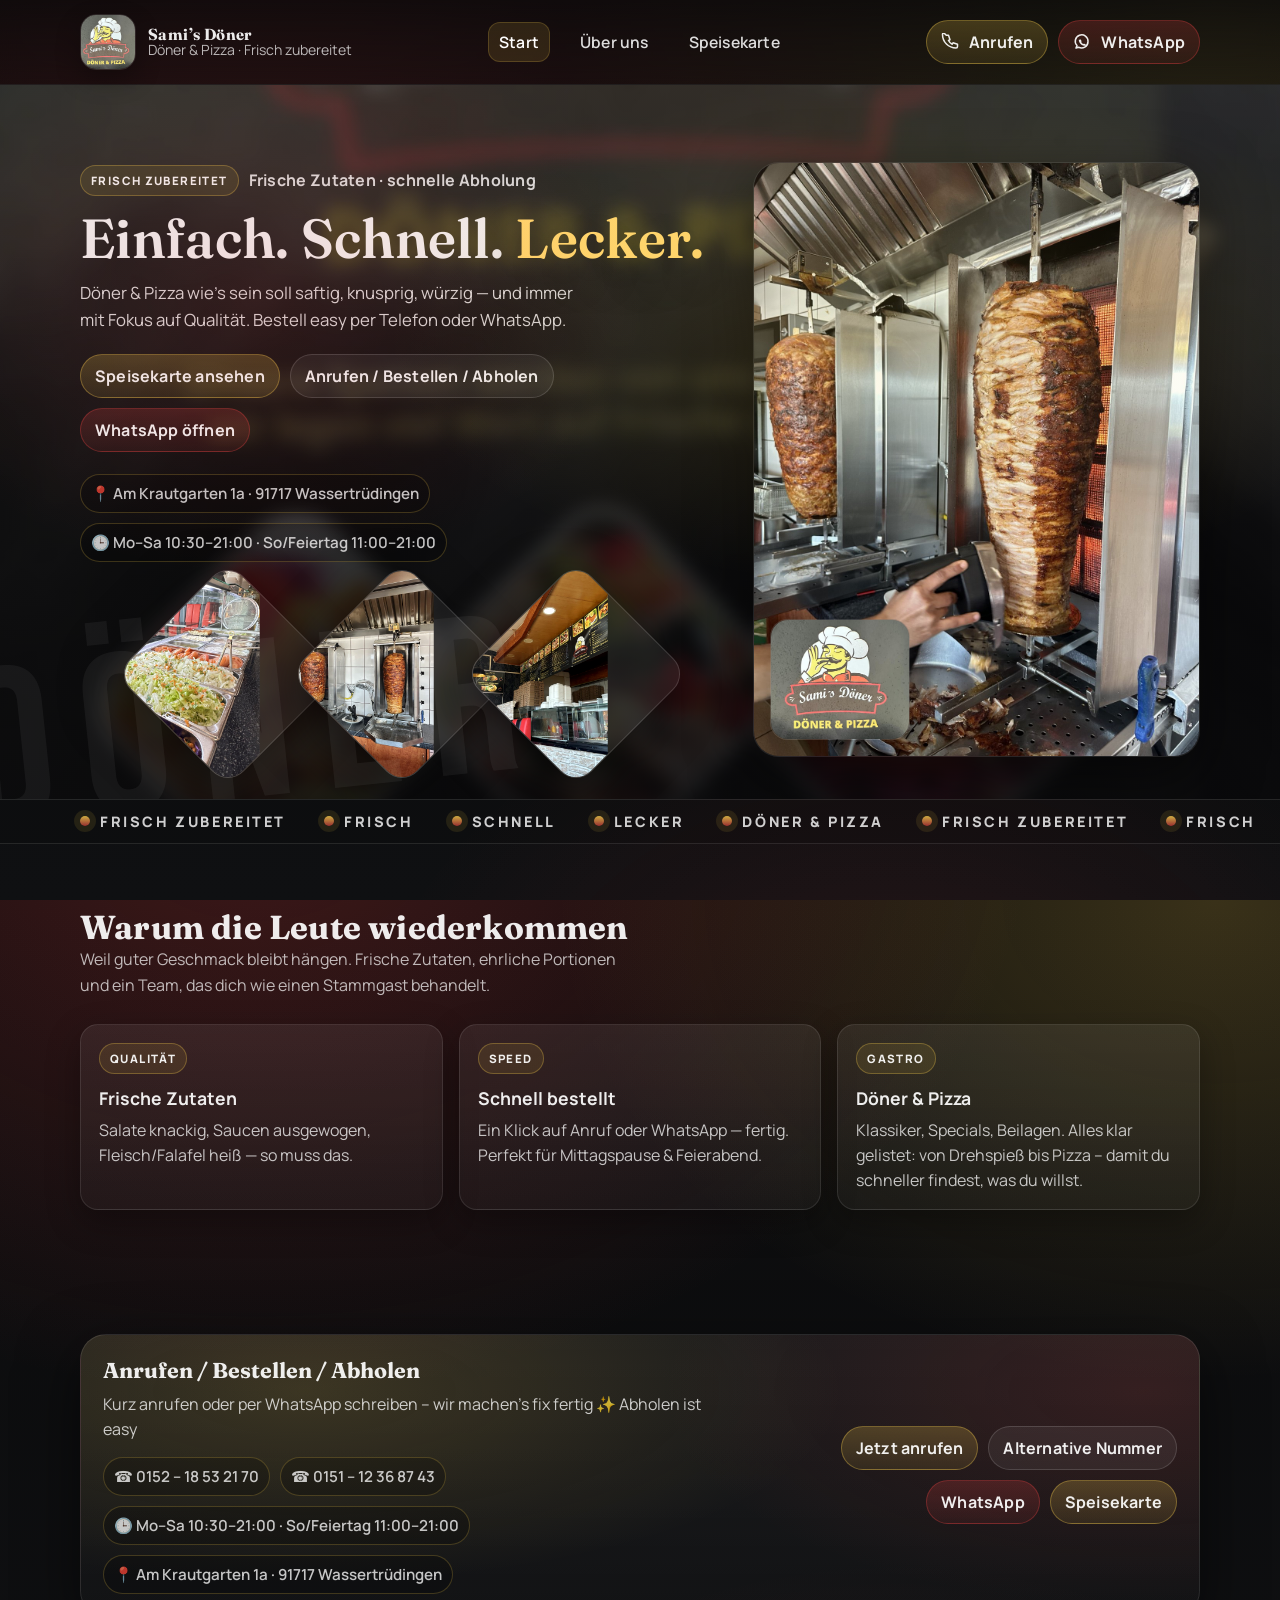
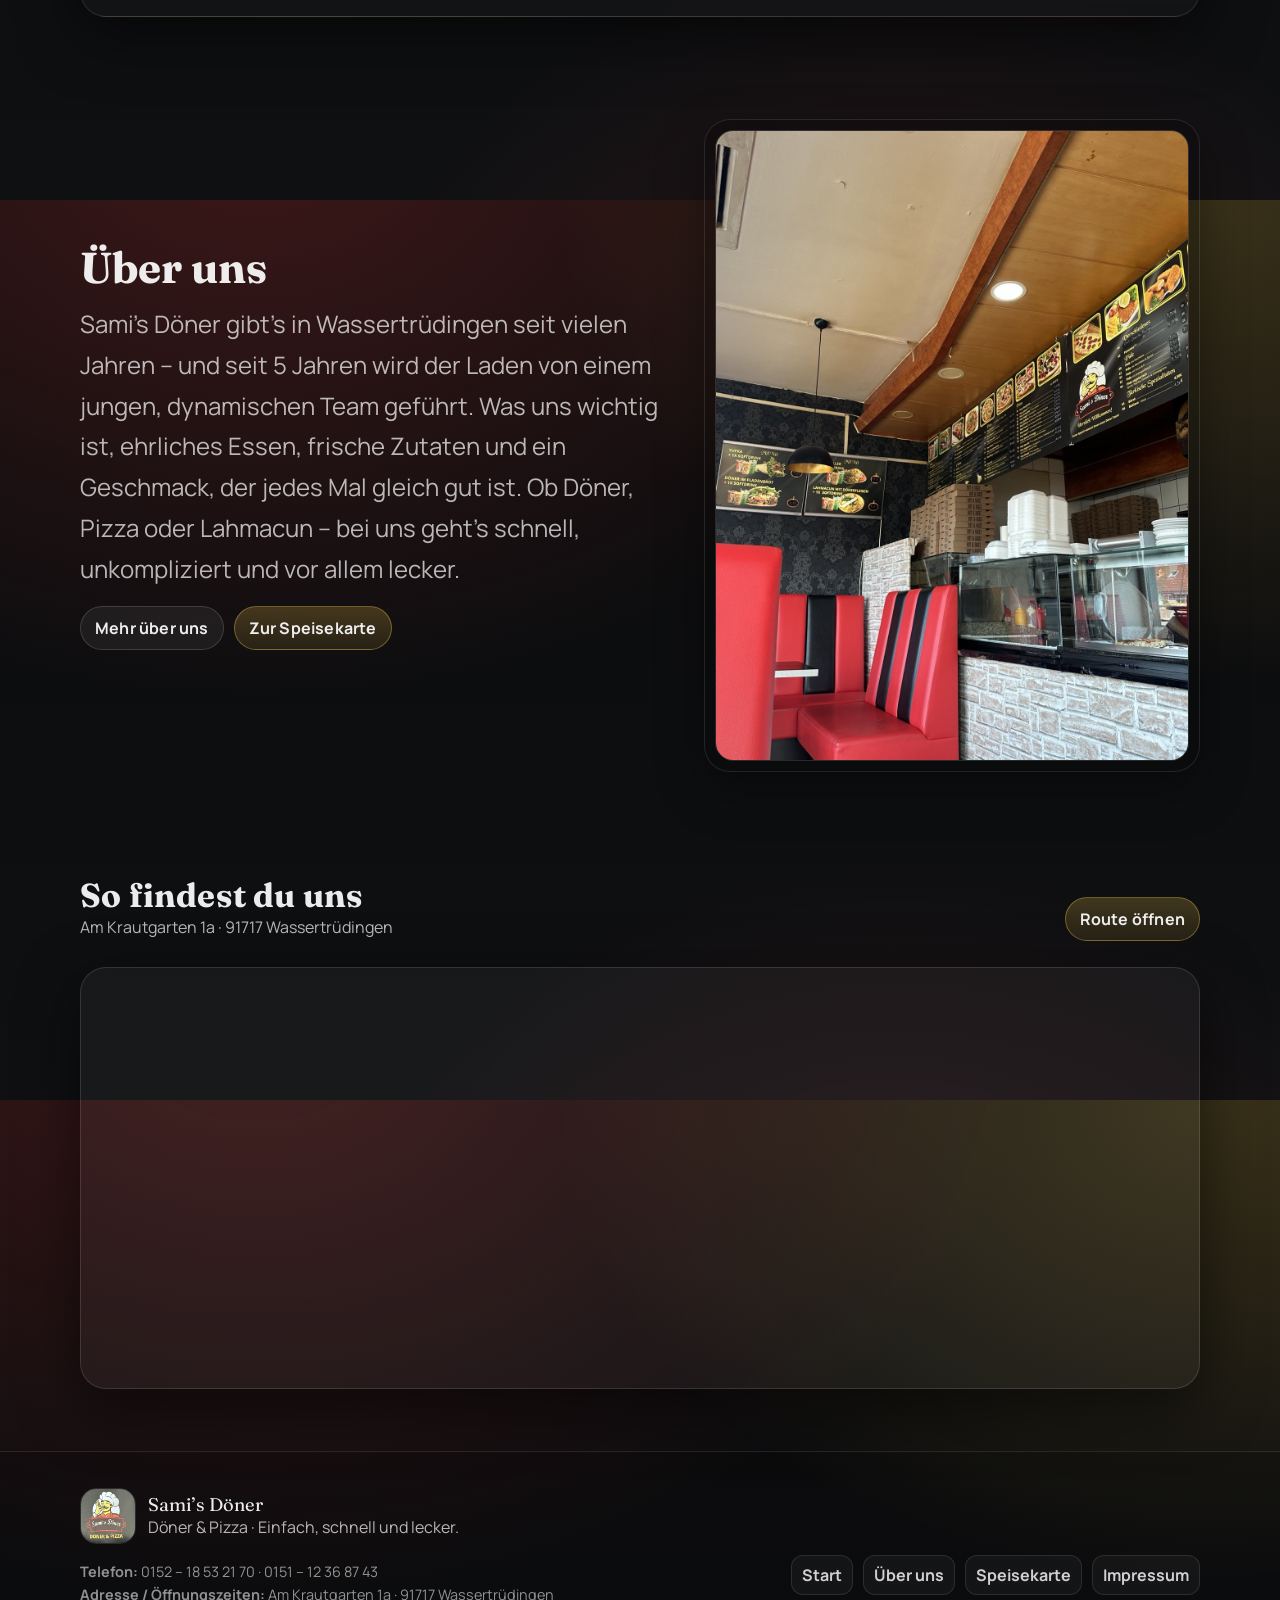
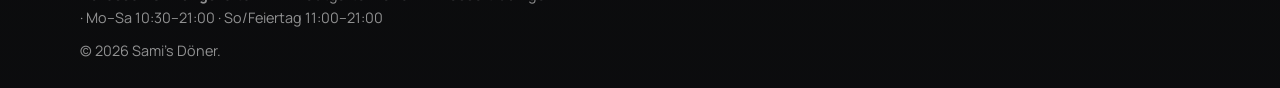
==== commit 15b79ca8: "Add files via upload" ====
--- a/index.html
+++ b/index.html
@@ -3,11 +3,11 @@
 <head>
   <meta charset="utf-8" />
   <meta name="viewport" content="width=device-width, initial-scale=1" />
-  <title>Sami’s Döner — Döner & Pizza | Hausgemacht, frisch, schnell</title>
-  <meta name="description" content="Sami’s Döner: Döner & Pizza — hausgemacht, frisch und schnell. Anrufen, bestellen, abholen. Speisekarte online." />
+  <title>Sami’s Döner — Döner & Pizza | Frisch zubereitet, frisch, schnell</title>
+  <meta name="description" content="Sami’s Döner & Pizza — hausgemacht, frisch und schnell. Anrufen, bestellen, abholen. Speisekarte online." />
   <meta name="theme-color" content="#0b0b0c" />
-  <meta property="og:title" content="Sami’s Döner — Döner & Pizza | Hausgemacht, frisch, schnell" />
-  <meta property="og:description" content="Sami’s Döner: Döner & Pizza — hausgemacht, frisch und schnell. Anrufen, bestellen, abholen. Speisekarte online." />
+  <meta property="og:title" content="Sami’s Döner & Pizza | Frisch zubereitet, frisch, schnell" />
+  <meta property="og:description" content="Sami’s Döner & Pizza — hausgemacht, frisch und schnell. Anrufen, bestellen, abholen. Speisekarte online." />
   <meta property="og:type" content="website" />
   <meta property="og:image" content="assets/img/flyer.jpg" />
   <link rel="preconnect" href="https://fonts.googleapis.com">
@@ -20,16 +20,16 @@
 <header class="site-header">
   <a class="skiplink" href="#main">Zum Inhalt springen</a>
   <div class="container header-inner">
-    <a class="brand" href="">
+    <a class="brand" href="./index.html">
       <img src="./assets/img/logo.jpg" alt="Sami’s Döner Logo">
       <div class="name">
         <strong>Sami’s Döner</strong>
-        <span>Döner &amp; Pizza · Hausgemacht</span>
+        <span>Döner &amp; Pizza · Frisch zubereitet</span>
       </div>
     </a>
 
     <nav class="nav" aria-label="Hauptnavigation">
-      <a href="" aria-current="page">Start</a>
+      <a href="./index.html" aria-current="page">Start</a>
       <a href="./about/">Über uns</a>
       <a href="./speisekarte/">Speisekarte</a>
     </nav>
@@ -69,13 +69,13 @@
     <div class="container hero-grid">
       <div class="reveal">
         <div class="hero-kicker">
-          <span class="badge">Hausgemacht</span>
+          <span class="badge">Frisch zubereitet</span>
           <span>Frische Zutaten · schnelle Abholung</span>
         </div>
 
         <h1>Einfach. Schnell. <span class="accent">Lecker.</span></h1>
         <p>
-          Döner &amp; Pizza wie’s sein soll: saftig, knusprig, würzig — und immer mit Fokus auf Qualität.
+          Döner &amp; Pizza wie’s sein soll saftig, knusprig, würzig — und immer mit Fokus auf Qualität.
           Bestell easy per Telefon oder WhatsApp.
         </p>
 
@@ -86,30 +86,32 @@
         </div>
 
         <div class="hero-meta">
-          <span class="pill">📍 <span class="muted">Adresse:</span> Platzhalter</span>
-          <span class="pill">⏱️ <span class="muted">Heute:</span> Öffnungszeiten eintragen</span>
-          <span class="pill">🔥 <span class="muted">Favorit:</span> Döner Kebab</span>
-        </div>
+  <span class="pill">📍 Am Krautgarten 1a · 91717 Wassertrüdingen</span>
+  <span class="pill">🕒 Mo–Sa 10:30–21:00 · So/Feiertag 11:00–21:00</span>
+</div>
 
         <div class="diamonds" aria-label="Eindrücke aus der Küche">
-          <div class="diamond" title="Döner Teller"><img src="./assets/img/diamond1.jpg" alt="Döner Teller"></div>
-          <div class="diamond" title="Pizza / Topping"><img src="./assets/img/diamond2.jpg" alt="Pizza mit Toppings"></div>
-          <div class="diamond" title="Döner im Brot"><img src="./assets/img/diamond3.jpg" alt="Döner im Fladenbrot"></div>
-        </div>
-      </div>
-
-      <div class="hero-logo reveal" aria-label="Logo Karte">
-        <img src="./assets/img/logo.jpg" alt="Sami’s Döner – Logo">
-      </div>
-    </div>
-
-    <div class="big-ghost" aria-hidden="true">DÖNER</div>
+          <div class="diamond" title="Döner Teller"><img src="./assets/img/photos/diamond-salat.jpg" alt="Döner Teller"></div>
+          <div class="diamond" title="Pizza / Topping"><img src="./assets/img/photos/diamond-spiesse.jpg" alt="Pizza mit Toppings"></div>
+          <div class="diamond" title="Döner im Brot"><img src="./assets/img/photos/diamond-interior.jpg" alt="Döner im Fladenbrot"></div>
+        </div>
+      </div>
+
+        <div class="hero-media reveal">
+    <img src="./assets/img/photos/hero-doner.jpg" alt="Frisch geschnittener Döner am Spieß">
+    <div class="hero-media__badge">
+      <img src="./assets/img/logo.jpg" alt="Sami’s Döner Logo" loading="lazy">
+    </div>
+  </div>
+</div>
+
+<div class="big-ghost" aria-hidden="true">DÖNER</div>
   </section>
 
   <section class="marquee" aria-hidden="true">
     <div class="container">
       <div class="track">
-        <span><i></i> Hausgemacht</span>
+        <span><i></i> Frisch zubereitet</span>
         <span><i></i> Frisch</span>
         <span><i></i> Schnell</span>
         <span><i></i> Lecker</span>
@@ -123,7 +125,7 @@
       <div class="section-title reveal">
         <div>
           <h2>Warum die Leute wiederkommen</h2>
-          <p>Keine „Agentur-Website“ — eher ein Restaurant-Branding: starke Typo, klare Ansagen, schnelle Wege zum Bestellen.</p>
+          <p>Weil guter Geschmack bleibt hängen. Frische Zutaten, ehrliche Portionen und ein Team, das dich wie einen Stammgast behandelt.</p>
         </div>
       </div>
 
@@ -148,7 +150,7 @@
           <div class="card-inner">
             <span class="badge">Gastro</span>
             <h3 style="margin-top:12px">Döner &amp; Pizza</h3>
-            <p>Klassiker, Specials, Beilagen. Ich kann die Speisekarte 1:1 als PDF + Website aufbauen.</p>
+            <p>Klassiker, Specials, Beilagen. Alles klar gelistet: von Drehspieß bis Pizza – damit du schneller findest, was du willst.</p>
           </div>
         </article>
       </div>
@@ -160,13 +162,15 @@
       <div class="cta-band reveal">
         <div>
           <h3>Anrufen / Bestellen / Abholen</h3>
-          <p>
-            Du willst’s direkt? Ruf an oder schreib kurz per WhatsApp.
-            (Wenn du willst, baue ich als nächstes auch „Online Bestellung“ als Formular, das auf WhatsApp prefilled.)
-          </p>
-          <div class="hero-meta" style="margin-top:14px">
+<p>
+  Kurz anrufen oder per WhatsApp schreiben – wir machen’s fix fertig ✨
+  Abholen ist easy
+</p>
+<div class="hero-meta" style="margin-top:14px">
             <span class="pill">☎️ 0152&nbsp;–&nbsp;18&nbsp;53&nbsp;21&nbsp;70</span>
             <span class="pill">☎️ 0151&nbsp;–&nbsp;12&nbsp;36&nbsp;87&nbsp;43</span>
+            <span class="pill">🕒 Mo–Sa 10:30–21:00 · So/Feiertag 11:00–21:00</span>
+            <span class="pill">📍 Am Krautgarten 1a · 91717 Wassertrüdingen</span>
           </div>
         </div>
         <div class="actions">
@@ -183,28 +187,41 @@
     <div class="container">
       <div class="split">
         <div class="reveal">
-          <h2 style="font-family:'Fraunces',serif;margin:0 0 10px;font-size:var(--h2)">Mini „Über uns“</h2>
-          <p class="muted" style="line-height:1.7;margin:0">
-            Sami’s Döner steht für ehrliche Küche: solide Portionen, guter Geschmack, schnelle Abläufe.
-            Hier ist Platz für eure echte Story (seit wann, Familienbetrieb, was euch wichtig ist).
+          <h2 style="font-family:'Fraunces',serif;margin:0 0 10px;font-size:calc(var(--h2) * 1.3)"> Über uns</h2>
+          <p class="muted" style="line-height:1.7;margin:0;font-size:1.5em">
+          Sami’s Döner gibt’s in Wassertrüdingen seit vielen Jahren – und seit 5 Jahren wird der Laden von einem jungen, dynamischen Team geführt. Was uns wichtig ist, ehrliches Essen, frische Zutaten und ein Geschmack, der jedes Mal gleich gut ist. Ob Döner, Pizza oder Lahmacun – bei uns geht’s schnell, unkompliziert und vor allem lecker.
           </p>
           <div style="margin-top:16px;display:flex;gap:10px;flex-wrap:wrap">
             <a class="btn" href="./about/">Mehr über uns</a>
             <a class="btn btn--gold" href="./speisekarte/">Zur Speisekarte</a>
           </div>
         </div>
-        <aside class="note reveal">
-          <h3>Was du mir als nächstes schickst 👇</h3>
-          <ul>
-            <li>Adresse + Öffnungszeiten</li>
-            <li>Speisekarte (Foto/PDF) mit Preisen</li>
-            <li>Lieferung? Ja/Nein + Liefergebiet</li>
-            <li>Wenn du willst: Google Maps Link + Socials</li>
-          </ul>
+        <aside class="note note--image reveal" aria-label="Innenbereich">
+          <img class="note__img" src="./assets/img/photos/diamond-interior.jpg" alt="Innenbereich von Sami’s Döner">
         </aside>
       </div>
     </div>
   </section>
+
+  <section class="section" id="maps" style="padding-top:40px">
+    <div class="container">
+      <div class="section-title reveal">
+        <div>
+          <h2>So findest du uns</h2>
+          <p>Am Krautgarten 1a · 91717 Wassertrüdingen <span class="muted"></span></p>
+        </div>
+        <div style="display:flex; gap:10px; flex-wrap:wrap">
+          <a class="btn btn--gold" href="https://www.google.com/maps?q=Am+Krautgarten+1a+91717+Wassertr%C3%BCdingen" target="_blank" rel="noopener">Route öffnen</a>
+        </div>
+      </div>
+      <div class="map-embed reveal" aria-label="Google Maps">
+        <iframe loading="lazy" referrerpolicy="no-referrer-when-downgrade"
+          src="https://www.google.com/maps?q=Am+Krautgarten+1a+91717+Wassertr%C3%BCdingen&amp;output=embed"
+          title="Google Maps — Sami’s Döner"></iframe>
+      </div>
+    </div>
+  </section>
+
 </main>
 
 <footer>
@@ -219,15 +236,15 @@
       </div>
       <div class="smallprint">
         <div><b>Telefon:</b> <a href="tel:+4915218532170">0152&nbsp;–&nbsp;18&nbsp;53&nbsp;21&nbsp;70</a> · <a href="tel:+4915112368743">0151&nbsp;–&nbsp;12&nbsp;36&nbsp;87&nbsp;43</a></div>
-        <div><b>Adresse / Öffnungszeiten:</b> Platzhalter – sag mir kurz Adresse &amp; Zeiten, dann trage ich es sauber ein.</div>
-        <div style="margin-top:10px">© 2026 Sami’s Döner. Stand: 2026-03-02</div>
+        <div><b>Adresse / Öffnungszeiten:</b> Am Krautgarten 1a · 91717 Wassertrüdingen<br> · Mo–Sa 10:30–21:00 · So/Feiertag 11:00–21:00</div>
+        <div style="margin-top:10px">© 2026 Sami’s Döner.</div>
       </div>
     </div>
     <div class="footer-nav" aria-label="Footer Navigation">
-      <a href="">Start</a>
+      <a href="./index.html">Start</a>
       <a href="./about/">Über uns</a>
       <a href="./speisekarte/">Speisekarte</a>
-      <a href="speisekarte/#getraenke">Getränke</a>
+      <a href="./impressum/">Impressum</a>
     </div>
   </div>
 </footer>
--- a/assets/css/style.css
+++ b/assets/css/style.css
@@ -57,6 +57,10 @@
   background: linear-gradient(180deg, rgba(9,9,10,.78), rgba(9,9,10,.40));
   border-bottom: 1px solid rgba(255,255,255,.08);
 }
+
+/* Ensure mobile panel never shows on desktop */
+.mobile-panel{display:none}
+.mobile-panel.open{display:none}
 .header-inner{
   display:flex; align-items:center; justify-content:space-between;
   gap:14px; padding:14px 0;
@@ -223,7 +227,8 @@
   font-size:.95rem;
 }
 .hero-meta .pill{border-color: rgba(241,200,75,.22)}
-.hero-logo{
+.hero-media{
+  position:relative;
   justify-self:end;
   width: min(520px, 100%);
   border-radius: var(--radius2);
@@ -232,7 +237,18 @@
   box-shadow: var(--shadow);
   overflow:hidden;
 }
-.hero-logo img{width:100%; height:auto; object-fit:cover}
+.hero-media > img{width:100%; height:auto; object-fit:cover}
+.hero-media__badge{
+  position:absolute; left:16px; bottom:16px;
+  width: 140px;
+  border-radius: 18px;
+  overflow:hidden;
+  background: rgba(0,0,0,.35);
+  border:1px solid rgba(255,255,255,.16);
+  box-shadow: var(--shadow);
+}
+.hero-media__badge img{width:100%; height:auto; display:block}
+
 
 .big-ghost{
   position:absolute; left:-3vw; bottom:-5vw;
@@ -328,6 +344,8 @@
   margin-top: 22px;
   flex-wrap:wrap;
 }
+
+.hero-grid .diamonds{margin-top:32px}
 .diamond{
   width: 160px; aspect-ratio: 1 / 1;
   border-radius: 22px;
@@ -373,7 +391,7 @@
   display:grid;
   grid-template-columns: 260px 1fr;
   gap: 18px;
-  align-items:start;
+  align-items: start;
 }
 .menu-nav{
   position:sticky; top: 86px;
@@ -498,7 +516,7 @@
   display:grid;
   grid-template-columns: 1.1fr .9fr;
   gap: 18px;
-  align-items:start;
+  align-items:center;
 }
 .note{
   border-radius: var(--radius2);
@@ -511,6 +529,16 @@
 .note ul{margin:0; padding-left: 18px; color: rgba(255,255,255,.76)}
 .note li{margin:8px 0}
 
+/* Note as image (Startseite: Ladenfoto statt Liste) */
+.note--image{padding:10px}
+.note--image .note__img{
+  width:100%;
+  height:auto;
+  display:block;
+  border-radius: calc(var(--radius2) - 8px);
+  border: 1px solid rgba(255,255,255,.12);
+}
+
 /* Footer */
 footer{
   padding: 36px 0 26px;
@@ -521,7 +549,7 @@
   display:grid;
   grid-template-columns: 1.1fr .9fr;
   gap: 18px;
-  align-items:start;
+  align-items:center;
 }
 .footer-brand{
   display:flex; gap:12px; align-items:center;
@@ -560,9 +588,25 @@
 }
 
 /* Responsive */
+/* Map embed */
+.map-embed{
+  margin-top: 18px;
+  border-radius: var(--radius2);
+  overflow:hidden;
+  border:1px solid rgba(255,255,255,.12);
+  background: rgba(255,255,255,.04);
+  box-shadow: var(--shadow);
+}
+.map-embed iframe{
+  width:100%;
+  height: 420px;
+  border:0;
+  display:block;
+}
+
 @media (max-width: 980px){
   .hero-grid{grid-template-columns:1fr; gap:18px}
-  .hero-logo{justify-self:start; width:min(620px, 100%)}
+  .hero-media{justify-self:start; width:min(620px, 100%)}
   .big-ghost{left:-10vw}
   .grid-3{grid-template-columns:1fr; gap:12px}
   .cta-band{grid-template-columns:1fr}
@@ -601,6 +645,21 @@
   }
   .mobile-panel .actions{display:flex; gap:10px; flex-wrap:wrap}
   .diamond{width: 132px}
+
+
+  /* Mobile: header solid (not transparent) */
+  .site-header{
+    background: var(--bg);
+    backdrop-filter: none;
+  }
+
+  /* Mobile: hero diamonds spacing */
+  .hero-grid .diamonds{
+    margin-top: 7px;
+    margin-bottom: 7px;
+    gap: 7px;
+  }
+
 }
 
 /* Reduced motion */
@@ -610,3 +669,33 @@
   .marquee .track{animation:none}
   .btn{transition:none}
 }
+
+.menu-gallery{display:grid; gap:14px; grid-template-columns:repeat(3,minmax(0,1fr));}
+.menu-gallery a{border-radius:18px; overflow:hidden; border:1px solid rgba(255,255,255,.12); background:rgba(0,0,0,.20); box-shadow:var(--shadow);}
+.menu-gallery img{width:100%; height:260px; object-fit:cover; display:block}
+@media (max-width:900px){.menu-gallery{grid-template-columns:1fr;}.menu-gallery img{height:320px}}
+
+
+/* Fix: Speisekarte Kategorien oben + sticky */
+.menu-wrap{align-items:start}
+.menu-nav{align-self:start;margin-top:0}
+
+
+
+}
+
+
+
+
+
+
+/* Mobile tweak: Startseite Diamonds Abstand */
+@media (max-width: 900px){
+  .diamonds{ margin-top: 20px !important; margin-bottom: 11px !important; }
+}
+@media (max-width: 820px){
+  .diamonds{ margin-top: 20px !important; margin-bottom: 11px !important; }
+}
+@media (max-width: 768px){
+  .diamonds{ margin-top: 20px !important; margin-bottom: 11px !important; }
+}
